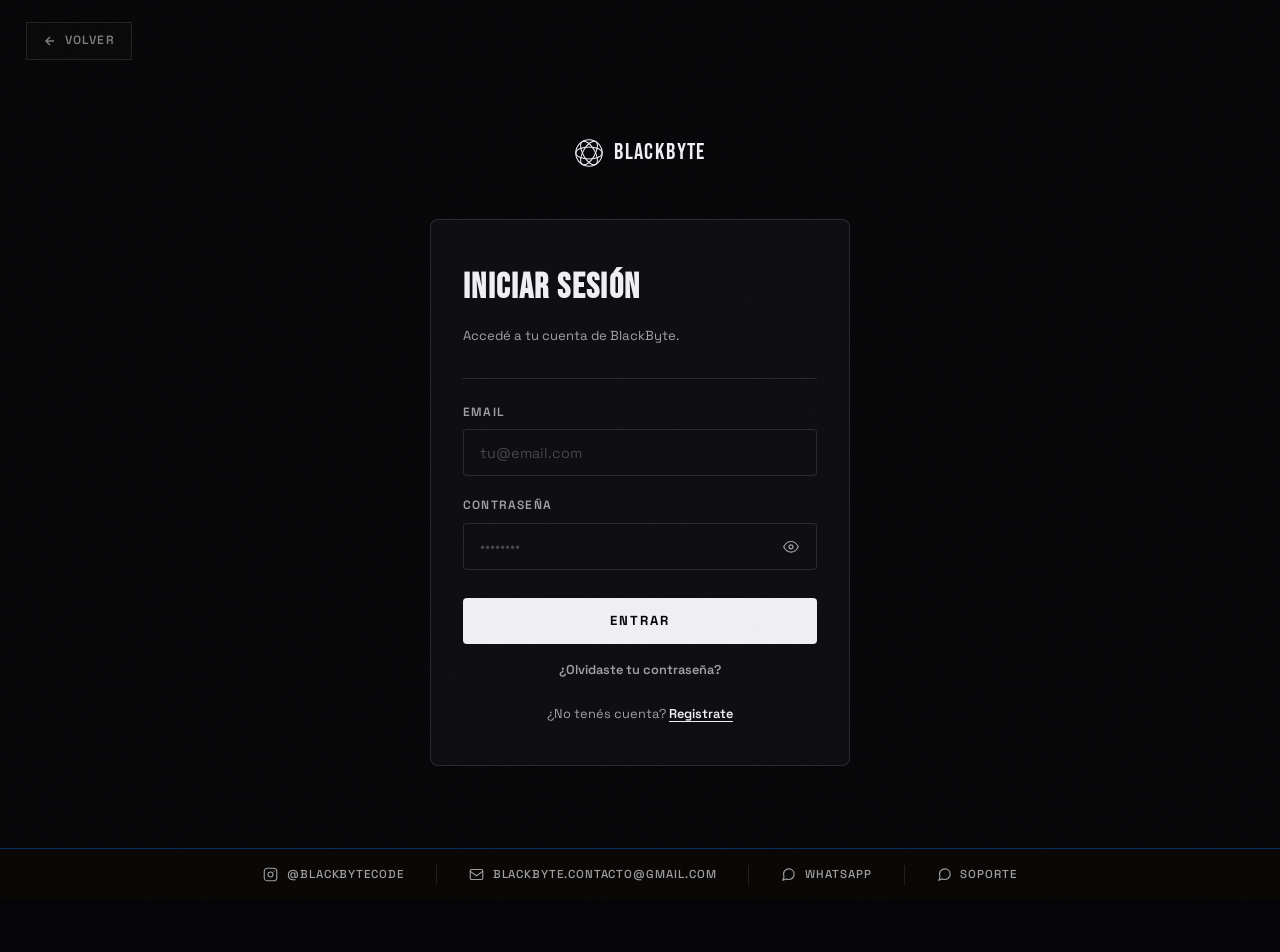
==== dashboard.html @ 30d65532 "BlackByte portfolio - clean init" ====
<!DOCTYPE html>
<html lang="es">
<head>
  <meta charset="UTF-8" />
  <meta name="viewport" content="width=device-width, initial-scale=1.0" />
  <title>Dashboard — BlackByte</title>
  <link rel="icon" type="image/svg+xml" href="favicon.svg" />
  <link rel="preconnect" href="https://fonts.googleapis.com" />
  <link rel="preconnect" href="https://fonts.gstatic.com" crossorigin />
  <link href="https://fonts.googleapis.com/css2?family=Bebas+Neue&family=Space+Grotesk:wght@300;400;500;600;700&display=swap" rel="stylesheet" />
  <link rel="stylesheet" href="css/style.css" />
  <style>
    .dashboard-page { visibility: hidden; }
    .dashboard-page.ready { visibility: visible; }

    #navbar {
      background: rgba(10,10,10,0.95);
      backdrop-filter: blur(18px);
      border-bottom: 1px solid var(--border);
    }

    /* ── Header ─────────────────────────────────────── */
    .dashboard-header {
      padding: calc(var(--nav-height) + 2.5rem) 5% 2rem;
      border-bottom: 1px solid var(--border);
    }
    .d-label {
      font-size: 0.68rem; font-weight: 700;
      letter-spacing: 0.22em; text-transform: uppercase;
      color: var(--dim); margin-bottom: 0.5rem;
    }
    .dashboard-header h1 {
      font-family: 'Bebas Neue', sans-serif;
      font-size: clamp(2.4rem, 5vw, 4.2rem);
      line-height: 1; letter-spacing: 0.02em;
    }
    .dashboard-header h1 span { color: var(--dim); }

    .role-badge {
      display: inline-flex; align-items: center; gap: 0.4rem;
      padding: 0.25rem 0.75rem; margin-top: 0.75rem;
      font-size: 0.62rem; font-weight: 700; letter-spacing: 0.14em;
      text-transform: uppercase; border-radius: 2px;
      border: 1px solid var(--border-mid); color: var(--dim);
    }
    .role-badge.admin { border-color: rgba(255,200,0,0.3); color: rgba(255,200,0,0.8); }
    .role-badge::before {
      content: ''; width: 5px; height: 5px;
      border-radius: 50%; background: currentColor;
    }

    /* ── Grid ────────────────────────────────────────── */
    .dashboard-grid {
      padding: 2.5rem 5%; display: grid;
      grid-template-columns: repeat(3, 1fr);
      gap: 1.25rem; max-width: 1200px;
    }

    /* ── Cards ───────────────────────────────────────── */
    .dash-card {
      background: var(--gray); border: 1px solid var(--border);
      border-radius: 6px; padding: 1.75rem 1.5rem;
      transition: border-color var(--transition);
    }
    .dash-card:hover { border-color: var(--border-mid); }
    .dash-card.full-width { grid-column: 1 / -1; }

    .dash-card-header {
      display: flex; align-items: center;
      justify-content: space-between;
      margin-bottom: 1.4rem; padding-bottom: 1rem;
      border-bottom: 1px solid var(--border);
    }
    .dash-card-title {
      font-size: 0.66rem; font-weight: 700;
      letter-spacing: 0.2em; text-transform: uppercase; color: var(--dim);
    }
    .dash-card-icon { width: 18px; height: 18px; color: rgba(240,240,240,0.22); }

    /* ── Data rows ───────────────────────────────────── */
    .dash-data-list { display: flex; flex-direction: column; }
    .dash-data-row {
      display: flex; justify-content: space-between;
      align-items: center; gap: 1rem;
      padding: 0.75rem 0; border-bottom: 1px solid var(--border);
    }
    .dash-data-row:last-child { border-bottom: none; }
    .dash-data-key {
      font-size: 0.72rem; font-weight: 600;
      letter-spacing: 0.08em; text-transform: uppercase;
      color: var(--dim); flex-shrink: 0;
    }
    .dash-data-val {
      font-size: 0.85rem; font-weight: 500;
      color: var(--white); text-align: right; word-break: break-all;
    }
    .member-badge {
      display: inline-flex; align-items: center; gap: 0.4rem;
      padding: 0.3rem 0.7rem; margin-top: 1rem;
      font-size: 0.65rem; font-weight: 600;
      letter-spacing: 0.12em; text-transform: uppercase;
      border: 1px solid var(--border-mid); border-radius: 2px; color: var(--dim);
    }
    .member-badge::before {
      content: ''; width: 5px; height: 5px;
      border-radius: 50%; background: rgba(6,214,160,0.7);
    }

    /* ── Settings buttons ────────────────────────────── */
    .settings-actions { display: flex; flex-direction: column; gap: 0.65rem; }

    .settings-btn {
      display: flex; align-items: center; gap: 0.65rem;
      padding: 0.85rem 1.1rem; width: 100%;
      font-size: 0.78rem; font-weight: 600; letter-spacing: 0.06em;
      font-family: 'Space Grotesk', sans-serif;
      color: var(--dim); background: var(--gray-mid);
      border: 1px solid var(--border); border-radius: var(--radius);
      cursor: pointer; transition: border-color 0.2s, color 0.2s, background 0.2s;
      text-align: left;
    }
    .settings-btn:hover { border-color: var(--border-mid); color: var(--white); background: var(--gray-light); }
    .settings-btn.danger:hover { border-color: rgba(220,50,50,0.4); color: rgba(220,80,80,1); }
    .settings-btn svg { width: 15px; height: 15px; flex-shrink: 0; }

    /* ── Courses placeholder ─────────────────────────── */
    .coming-soon-badge {
      display: inline-flex; align-items: center;
      padding: 0.28rem 0.7rem; font-size: 0.62rem; font-weight: 700;
      letter-spacing: 0.14em; text-transform: uppercase;
      border: 1px solid var(--border-mid); border-radius: 2px;
      color: var(--dim); width: fit-content; margin-bottom: 0.75rem;
    }
    .dash-placeholder-text { font-size: 0.82rem; color: var(--dim); line-height: 1.7; }

    /* ── Admin panel ─────────────────────────────────── */
    .admin-section { display: none; }
    .admin-section.visible { display: block; }

    .admin-tabs {
      display: flex; gap: 0; border-bottom: 1px solid var(--border);
      margin-bottom: 2rem;
    }
    .admin-tab {
      padding: 0.7rem 1.25rem; font-size: 0.72rem; font-weight: 600;
      letter-spacing: 0.1em; text-transform: uppercase;
      font-family: 'Space Grotesk', sans-serif;
      background: none; border: none; border-bottom: 2px solid transparent;
      color: var(--dim); cursor: pointer; transition: color 0.2s;
      margin-bottom: -1px;
    }
    .admin-tab.active { color: var(--white); border-bottom-color: var(--white); }
    .admin-tab-content { display: none; }
    .admin-tab-content.active { display: flex; flex-direction: column; gap: 1.5rem; }

    /* Section blocks */
    .admin-block {
      border: 1px solid var(--border); border-radius: 6px; overflow: hidden;
    }
    .admin-block-header {
      display: flex; align-items: center; justify-content: space-between;
      padding: 0.85rem 1.25rem; background: rgba(255,255,255,0.02);
      border-bottom: 1px solid var(--border);
    }
    .admin-block-label {
      font-size: 0.65rem; font-weight: 700; letter-spacing: 0.18em;
      text-transform: uppercase; color: var(--dim);
    }
    .admin-block-body { padding: 1.25rem; display: flex; flex-direction: column; gap: 1rem; }

    /* Form */
    .form-row { display: grid; grid-template-columns: 1fr 1fr; gap: 1rem; }
    .form-row-3 { display: grid; grid-template-columns: 1fr 1fr 1fr; gap: 1rem; }
    .form-group { display: flex; flex-direction: column; gap: 0.4rem; }
    .form-group label {
      font-size: 0.65rem; font-weight: 700; letter-spacing: 0.12em;
      text-transform: uppercase; color: var(--dim);
    }
    .form-group input,
    .form-group select,
    .form-group textarea {
      background: var(--gray-mid); border: 1px solid var(--border);
      border-radius: var(--radius); padding: 0.75rem 1rem;
      font-size: 0.88rem; font-family: 'Space Grotesk', sans-serif;
      color: var(--white); transition: border-color 0.2s; resize: vertical;
    }
    .form-group input:focus, .form-group select:focus, .form-group textarea:focus {
      outline: none; border-color: var(--border-mid);
    }
    .form-group select option { background: var(--gray); }
    .form-hint { font-size: 0.72rem; color: rgba(240,240,240,0.3); margin-top: 0.2rem; }

    /* Upload zone */
    .upload-zone {
      border: 1px dashed var(--border); border-radius: var(--radius);
      padding: 1.5rem; text-align: center; cursor: pointer;
      transition: border-color 0.2s; position: relative; overflow: hidden;
    }
    .upload-zone:hover, .upload-zone.dragover { border-color: var(--border-mid); }
    .upload-zone-text { font-size: 0.78rem; color: var(--dim); }
    .upload-zone-text strong { display: block; color: var(--white); margin-bottom: 0.25rem; font-size: 0.82rem; }
    .thumb-preview-img {
      width: 100%; height: 140px; object-fit: cover;
      border-radius: 4px; display: none; margin-top: 0.75rem;
    }
    .upload-progress {
      font-size: 0.72rem; color: var(--dim); margin-top: 0.5rem; display: none;
    }

    /* Video preview */
    .video-preview-wrap {
      position: relative; padding-top: 56.25%; border-radius: 4px;
      overflow: hidden; background: #000; margin-top: 0.75rem; display: none;
    }
    .video-preview-wrap iframe { position: absolute; inset: 0; width: 100%; height: 100%; }

    /* Tag/list inputs */
    .tag-input-row { display: flex; gap: 0.5rem; }
    .tag-input-row input { flex: 1; }
    .btn-add-tag {
      padding: 0.75rem 1rem; background: var(--gray-mid); border: 1px solid var(--border);
      border-radius: var(--radius); color: var(--white); cursor: pointer;
      font-size: 1rem; font-weight: 700; transition: border-color 0.2s;
      flex-shrink: 0;
    }
    .btn-add-tag:hover { border-color: var(--border-mid); }
    .tag-list { list-style: none; display: flex; flex-direction: column; gap: 0.4rem; margin-top: 0.5rem; }
    .tag-list li {
      display: flex; align-items: center; justify-content: space-between;
      padding: 0.5rem 0.75rem; background: var(--gray-mid);
      border: 1px solid var(--border); border-radius: 3px;
      font-size: 0.82rem; gap: 0.5rem;
    }
    .tag-remove {
      background: none; border: none; color: rgba(220,80,80,0.5);
      cursor: pointer; font-size: 1rem; line-height: 1; flex-shrink: 0;
      transition: color 0.2s;
    }
    .tag-remove:hover { color: rgba(220,80,80,1); }

    /* Modules */
    .modules-list { display: flex; flex-direction: column; gap: 0.75rem; }
    .module-card {
      border: 1px solid var(--border); border-radius: 5px; overflow: hidden;
    }
    .module-header {
      display: flex; align-items: center; gap: 0.75rem;
      padding: 0.85rem 1rem; background: rgba(255,255,255,0.03);
      cursor: pointer;
    }
    .module-header:hover { background: rgba(255,255,255,0.05); }
    .module-number {
      font-size: 0.62rem; font-weight: 700; color: var(--dim);
      letter-spacing: 0.1em; flex-shrink: 0;
    }
    .module-title-text { flex: 1; font-size: 0.88rem; font-weight: 600; }
    .module-chevron { color: var(--dim); transition: transform 0.2s; flex-shrink: 0; }
    .module-card.open .module-chevron { transform: rotate(180deg); }
    .module-body { display: none; padding: 1rem; border-top: 1px solid var(--border); }
    .module-card.open .module-body { display: block; }
    .lessons-list { display: flex; flex-direction: column; gap: 0.5rem; margin-bottom: 0.75rem; }
    .lesson-item {
      border: 1px solid var(--border); border-radius: 4px; overflow: hidden;
    }
    .lesson-header {
      display: flex; align-items: center; gap: 0.65rem; padding: 0.65rem 0.85rem;
      background: rgba(255,255,255,0.02);
    }
    .lesson-type-badge {
      font-size: 0.58rem; font-weight: 700; letter-spacing: 0.1em;
      text-transform: uppercase; padding: 0.15rem 0.45rem;
      border-radius: 2px; flex-shrink: 0;
    }
    .lesson-type-badge.video { background: rgba(255,200,0,0.12); color: rgba(255,200,0,0.8); }
    .lesson-type-badge.texto { background: rgba(100,150,255,0.12); color: rgba(100,150,255,0.8); }
    .lesson-type-badge.pdf { background: rgba(255,100,100,0.12); color: rgba(255,120,120,0.8); }
    .lesson-title-text { flex: 1; font-size: 0.82rem; }
    .lesson-body { display: none; padding: 0.85rem; border-top: 1px solid var(--border); }
    .lesson-item.open .lesson-body { display: block; }
    .lesson-form { display: flex; flex-direction: column; gap: 0.75rem; }
    .type-selector { display: flex; gap: 0.5rem; }
    .type-btn {
      flex: 1; padding: 0.5rem; font-size: 0.72rem; font-weight: 600;
      letter-spacing: 0.06em; text-transform: uppercase;
      background: var(--gray-mid); border: 1px solid var(--border);
      border-radius: 3px; color: var(--dim); cursor: pointer; transition: all 0.2s;
      font-family: 'Space Grotesk', sans-serif;
    }
    .type-btn.active { border-color: var(--white); color: var(--white); }
    .lesson-field { display: none; }
    .lesson-field.visible { display: block; }
    .lesson-actions, .module-actions {
      display: flex; gap: 0.5rem; align-items: center; justify-content: flex-end;
      margin-top: 0.75rem;
    }
    .btn-ghost {
      padding: 0.5rem 0.9rem; font-size: 0.72rem; font-weight: 600;
      letter-spacing: 0.08em; text-transform: uppercase;
      background: none; border: 1px solid var(--border);
      border-radius: var(--radius); color: var(--dim); cursor: pointer;
      transition: border-color 0.2s, color 0.2s; font-family: 'Space Grotesk', sans-serif;
    }
    .btn-ghost:hover { border-color: var(--border-mid); color: var(--white); }
    .btn-ghost.danger:hover { border-color: rgba(220,50,50,0.4); color: rgba(220,80,80,1); }
    .pdf-uploaded-name { font-size: 0.78rem; color: rgba(6,214,160,0.8); margin-top: 0.35rem; }

    /* Toggles */
    .toggles-row { display: flex; gap: 1.5rem; flex-wrap: wrap; }
    .toggle-label {
      display: flex; align-items: center; gap: 0.6rem;
      font-size: 0.82rem; color: var(--dim); cursor: pointer;
    }
    .toggle-label input[type="checkbox"] {
      width: 16px; height: 16px; accent-color: var(--white);
    }

    /* Form actions */
    .form-actions { display: flex; gap: 0.75rem; align-items: center; }

    /* Course list */
    .course-list-admin { display: flex; flex-direction: column; gap: 0.75rem; }
    .course-item-admin {
      display: flex; align-items: center; justify-content: space-between;
      padding: 1rem 1.25rem; background: var(--gray-mid);
      border: 1px solid var(--border); border-radius: var(--radius); gap: 1rem;
    }
    .course-item-thumb {
      width: 56px; height: 38px; border-radius: 3px; object-fit: cover;
      background: var(--gray); flex-shrink: 0; border: 1px solid var(--border);
    }
    .course-item-info { flex: 1; min-width: 0; }
    .course-item-title {
      font-size: 0.88rem; font-weight: 600; color: var(--white);
      white-space: nowrap; overflow: hidden; text-overflow: ellipsis;
    }
    .course-item-meta { font-size: 0.72rem; color: var(--dim); margin-top: 0.2rem; }
    .course-item-actions { display: flex; gap: 0.4rem; align-items: center; flex-shrink: 0; }
    .course-status {
      font-size: 0.58rem; font-weight: 700; letter-spacing: 0.1em;
      text-transform: uppercase; padding: 0.2rem 0.55rem;
      border-radius: 2px; white-space: nowrap;
    }
    .course-status.published { color: rgba(6,214,160,0.9); border: 1px solid rgba(6,214,160,0.3); }
    .course-status.draft { color: var(--dim); border: 1px solid var(--border); }
    .course-action-btn {
      background: none; border: 1px solid var(--border); color: var(--dim);
      cursor: pointer; padding: 0.35rem 0.6rem; border-radius: 3px;
      transition: all 0.2s; font-size: 0.7rem; font-weight: 600;
      letter-spacing: 0.06em; text-transform: uppercase;
      font-family: 'Space Grotesk', sans-serif;
    }
    .course-action-btn:hover { border-color: var(--border-mid); color: var(--white); }
    .course-action-btn.danger:hover { border-color: rgba(220,50,50,0.4); color: rgba(220,80,80,1); }
    .course-action-btn svg { width: 13px; height: 13px; display: block; }
    .empty-state {
      text-align: center; padding: 2.5rem 1rem;
      color: var(--dim); font-size: 0.82rem;
    }
    @media (max-width: 768px) {
      .form-row, .form-row-3 { grid-template-columns: 1fr; }
    }

    /* ── Logout bar ──────────────────────────────────── */
    .dashboard-footer-bar {
      padding: 1.5rem 5% 4rem;
      display: flex; align-items: center; gap: 1rem;
    }
    .logout-btn-large {
      display: inline-flex; align-items: center; gap: 0.55rem;
      padding: 0.75rem 1.75rem; font-size: 0.78rem; font-weight: 600;
      letter-spacing: 0.1em; text-transform: uppercase;
      color: var(--dim); border: 1px solid var(--border);
      border-radius: var(--radius); background: none;
      cursor: pointer; font-family: 'Space Grotesk', sans-serif;
      transition: border-color 0.2s, color 0.2s;
    }
    .logout-btn-large:hover { border-color: var(--border-mid); color: var(--white); }
    .logout-btn-large svg { width: 15px; height: 15px; }

    /* ── Modals ──────────────────────────────────────── */
    .bb-modal-overlay {
      position: fixed; inset: 0; background: rgba(0,0,0,0.85);
      backdrop-filter: blur(6px); z-index: 8000;
      display: flex; align-items: center; justify-content: center;
      padding: 1rem; opacity: 0; pointer-events: none;
      transition: opacity 0.25s ease;
    }
    .bb-modal-overlay.open { opacity: 1; pointer-events: all; }

    .bb-modal {
      background: var(--gray); border: 1px solid var(--border-mid);
      border-radius: 8px; padding: 2rem; width: 100%;
      max-width: 420px; position: relative;
      transform: translateY(16px); transition: transform 0.25s ease;
    }
    .bb-modal-overlay.open .bb-modal { transform: translateY(0); }

    .bb-modal h3 {
      font-family: 'Bebas Neue', sans-serif; font-size: 1.6rem;
      letter-spacing: 0.04em; margin-bottom: 0.4rem;
    }
    .bb-modal p {
      font-size: 0.82rem; color: var(--dim);
      margin-bottom: 1.5rem; line-height: 1.6;
    }
    .bb-modal-close {
      position: absolute; top: 1rem; right: 1rem;
      background: none; border: none; color: var(--dim);
      cursor: pointer; font-size: 1.1rem; line-height: 1;
      transition: color 0.2s;
    }
    .bb-modal-close:hover { color: var(--white); }

    .bb-modal .form-group { margin-bottom: 1rem; }
    .bb-modal .form-group:last-of-type { margin-bottom: 1.5rem; }

    .bb-modal-msg {
      font-size: 0.8rem; padding: 0.6rem 0.9rem;
      border-radius: var(--radius); margin-bottom: 1rem;
      display: none; border: 1px solid;
    }
    .bb-modal-msg.error { color: rgba(220,80,80,1); border-color: rgba(220,80,80,0.3); background: rgba(220,80,80,0.07); }
    .bb-modal-msg.success { color: rgba(6,214,160,0.9); border-color: rgba(6,214,160,0.3); background: rgba(6,214,160,0.07); }
    .bb-modal-msg.visible { display: block; }

    .password-field { position: relative; }
    .password-field input { padding-right: 2.5rem; width: 100%; }
    .toggle-pass {
      position: absolute; right: 0.75rem; top: 50%; transform: translateY(-50%);
      background: none; border: none; color: var(--dim);
      cursor: pointer; padding: 0;
    }
    .toggle-pass svg { width: 16px; height: 16px; display: block; }

    .confirm-input {
      font-size: 0.82rem; color: var(--dim);
      background: var(--gray-mid); border: 1px solid rgba(220,80,80,0.4);
      border-radius: var(--radius); padding: 0.75rem 1rem;
      font-family: 'Space Grotesk', sans-serif; width: 100%;
      margin-bottom: 0.75rem; transition: border-color 0.2s;
    }
    .confirm-input:focus { outline: none; border-color: rgba(220,80,80,0.7); }

    /* ── Responsive ──────────────────────────────────── */
    @media (max-width: 1024px) {
      .dashboard-grid { grid-template-columns: repeat(2, 1fr); }
    }
    @media (max-width: 768px) {
      .dashboard-grid { grid-template-columns: 1fr; padding: 1.5rem 5%; }
      .form-row { grid-template-columns: 1fr; }
    }
    @media (max-width: 480px) {
      .dashboard-header h1 { font-size: 2.2rem; }
    }
  </style>
</head>
<body>

  <script src="js/auth.js"></script>
  <script>requireAuth();</script>

  <div class="dashboard-page" id="dashboard-page">

    <!-- NAV -->
    <nav id="navbar" aria-label="Navegación principal">
      <div class="nav-container">
        <a href="index.html" class="nav-logo" aria-label="BlackByte inicio">
          <svg viewBox="0 0 100 100" fill="none" stroke="currentColor" stroke-width="3.5">
            <circle cx="50" cy="50" r="44"/>
            <ellipse cx="50" cy="50" rx="44" ry="20"/>
            <ellipse cx="50" cy="50" rx="44" ry="20" transform="rotate(60 50 50)"/>
            <ellipse cx="50" cy="50" rx="44" ry="20" transform="rotate(120 50 50)"/>
          </svg>
          BLACKBYTE
        </a>
        <ul class="nav-links" role="list">
          <li><a href="index.html#services">Servicios</a></li>
          <li><a href="index.html#courses">Cursos</a></li>
          <li><a href="index.html#contact">Contacto</a></li>
        </ul>
        <div class="nav-right" id="nav-right-dash"></div>
        <button class="hamburger" id="hamburger" aria-label="Abrir menú"><span></span><span></span><span></span></button>
      </div>
    </nav>

    <!-- HEADER -->
    <header class="dashboard-header">
      <p class="d-label">Dashboard</p>
      <h1>Hola, <span id="user-name-heading">…</span></h1>
      <div class="role-badge" id="role-badge">Miembro activo</div>
    </header>

    <!-- GRID -->
    <main class="dashboard-grid" role="main">

      <!-- Mis datos -->
      <section class="dash-card reveal">
        <div class="dash-card-header">
          <span class="dash-card-title">Mis datos</span>
          <svg class="dash-card-icon" viewBox="0 0 24 24" fill="none" stroke="currentColor" stroke-width="1.8">
            <path d="M20 21v-2a4 4 0 0 0-4-4H8a4 4 0 0 0-4 4v2"/><circle cx="12" cy="7" r="4"/>
          </svg>
        </div>
        <div class="dash-data-list">
          <div class="dash-data-row">
            <span class="dash-data-key">Nombre</span>
            <span class="dash-data-val" id="data-name">—</span>
          </div>
          <div class="dash-data-row">
            <span class="dash-data-key">Email</span>
            <span class="dash-data-val" id="data-email">—</span>
          </div>
          <div class="dash-data-row">
            <span class="dash-data-key">Rol</span>
            <span class="dash-data-val" id="data-role">—</span>
          </div>
          <div class="dash-data-row">
            <span class="dash-data-key">Estado</span>
            <span class="dash-data-val" style="color:#06d6a0;">Activo</span>
          </div>
        </div>
        <div class="member-badge">Miembro activo</div>
      </section>

      <!-- Mis cursos -->
      <section class="dash-card reveal">
        <div class="dash-card-header">
          <span class="dash-card-title">Mis cursos</span>
          <svg class="dash-card-icon" viewBox="0 0 24 24" fill="none" stroke="currentColor" stroke-width="1.8">
            <path d="M2 3h6a4 4 0 0 1 4 4v14a3 3 0 0 0-3-3H2z"/>
            <path d="M22 3h-6a4 4 0 0 0-4 4v14a3 3 0 0 1 3-3h7z"/>
          </svg>
        </div>
        <span class="coming-soon-badge">Próximamente</span>
        <p class="dash-placeholder-text">Los cursos estarán disponibles próximamente. Vas a poder acceder a todo el contenido desde acá.</p>
      </section>

      <!-- Ajustes de cuenta -->
      <section class="dash-card reveal">
        <div class="dash-card-header">
          <span class="dash-card-title">Ajustes de cuenta</span>
          <svg class="dash-card-icon" viewBox="0 0 24 24" fill="none" stroke="currentColor" stroke-width="1.8">
            <circle cx="12" cy="12" r="3"/>
            <path d="M19.4 15a1.65 1.65 0 0 0 .33 1.82l.06.06a2 2 0 0 1-2.83 2.83l-.06-.06a1.65 1.65 0 0 0-1.82-.33 1.65 1.65 0 0 0-1 1.51V21a2 2 0 0 1-4 0v-.09A1.65 1.65 0 0 0 9 19.4a1.65 1.65 0 0 0-1.82.33l-.06.06a2 2 0 0 1-2.83-2.83l.06-.06A1.65 1.65 0 0 0 4.68 15a1.65 1.65 0 0 0-1.51-1H3a2 2 0 0 1 0-4h.09A1.65 1.65 0 0 0 4.6 9a1.65 1.65 0 0 0-.33-1.82l-.06-.06a2 2 0 0 1 2.83-2.83l.06.06A1.65 1.65 0 0 0 9 4.68a1.65 1.65 0 0 0 1-1.51V3a2 2 0 0 1 4 0v.09a1.65 1.65 0 0 0 1 1.51 1.65 1.65 0 0 0 1.82-.33l.06-.06a2 2 0 0 1 2.83 2.83l-.06.06A1.65 1.65 0 0 0 19.4 9a1.65 1.65 0 0 0 1.51 1H21a2 2 0 0 1 0 4h-.09a1.65 1.65 0 0 0-1.51 1z"/>
          </svg>
        </div>
        <div class="settings-actions">
          <button class="settings-btn" id="btn-change-pass">
            <svg viewBox="0 0 24 24" fill="none" stroke="currentColor" stroke-width="1.8"><rect x="3" y="11" width="18" height="11" rx="2"/><path d="M7 11V7a5 5 0 0 1 10 0v4"/></svg>
            Cambiar contraseña
          </button>
          <button class="settings-btn danger" id="btn-delete-account">
            <svg viewBox="0 0 24 24" fill="none" stroke="currentColor" stroke-width="1.8"><polyline points="3 6 5 6 21 6"/><path d="M19 6l-1 14a2 2 0 0 1-2 2H8a2 2 0 0 1-2-2L5 6"/><path d="M10 11v6M14 11v6"/><path d="M9 6V4a1 1 0 0 1 1-1h4a1 1 0 0 1 1 1v2"/></svg>
            Eliminar cuenta
          </button>
        </div>
      </section>

      <!-- ADMIN PANEL -->
      <section class="dash-card full-width admin-section" id="admin-panel">
        <div class="dash-card-header">
          <span class="dash-card-title">Panel de Administración</span>
          <svg class="dash-card-icon" viewBox="0 0 24 24" fill="none" stroke="rgba(255,200,0,0.5)" stroke-width="1.8">
            <polygon points="12 2 15.09 8.26 22 9.27 17 14.14 18.18 21.02 12 17.77 5.82 21.02 7 14.14 2 9.27 8.91 8.26 12 2"/>
          </svg>
        </div>

        <div class="admin-tabs">
          <button class="admin-tab active" data-tab="create">Editor de cursos</button>
          <button class="admin-tab" data-tab="list">Mis cursos</button>
        </div>

        <!-- ══ TAB: EDITOR DE CURSO ══ -->
        <div class="admin-tab-content active" id="tab-create">

          <!-- 01 Info básica -->
          <div class="admin-block">
            <div class="admin-block-header">
              <span class="admin-block-label">01 — Información básica</span>
            </div>
            <div class="admin-block-body">
              <div class="form-row">
                <div class="form-group">
                  <label>Título del curso</label>
                  <input type="text" id="c-title" placeholder="Ej: Desarrollo Web desde cero" />
                </div>
                <div class="form-group">
                  <label>Nivel</label>
                  <select id="c-level">
                    <option>Principiante</option>
                    <option>Intermedio</option>
                    <option>Avanzado</option>
                  </select>
                </div>
              </div>
              <div class="form-row-3">
                <div class="form-group">
                  <label>Categoría</label>
                  <input type="text" id="c-category" placeholder="Ej: Programación" />
                </div>
                <div class="form-group">
                  <label>Duración total</label>
                  <input type="text" id="c-duration" placeholder="Ej: 12 horas" />
                </div>
                <div class="form-group">
                  <label>Precio (USD)</label>
                  <input type="number" id="c-price" placeholder="0" min="0" step="0.01" />
                </div>
              </div>
              <div class="form-group">
                <label>Resumen corto <span class="form-hint">(para cards — máx 300 caracteres)</span></label>
                <textarea id="c-short-desc" rows="2" placeholder="Una línea que describa el curso..."></textarea>
              </div>
              <div class="form-group">
                <label>Descripción completa</label>
                <textarea id="c-desc" rows="5" placeholder="Describí en detalle qué cubre el curso, para quién es, qué van a lograr..."></textarea>
              </div>
            </div>
          </div>

          <!-- 02 Media -->
          <div class="admin-block">
            <div class="admin-block-header">
              <span class="admin-block-label">02 — Media</span>
            </div>
            <div class="admin-block-body">
              <div class="form-row">
                <div class="form-group">
                  <label>Imagen de portada</label>
                  <div class="upload-zone" id="thumb-zone">
                    <div class="upload-zone-text">
                      <strong>Subir imagen</strong>
                      JPG, PNG, WEBP — máx 5MB
                    </div>
                    <img id="thumb-preview" class="thumb-preview-img" alt="preview" />
                    <p class="upload-progress" id="thumb-progress">Subiendo...</p>
                  </div>
                  <input type="file" id="thumb-file" accept="image/*" style="display:none;" />
                  <div style="margin: 0.5rem 0; font-size:0.72rem; color:var(--dim); text-align:center;">o pegá una URL</div>
                  <input type="url" id="c-thumbnail-url" placeholder="https://..." />
                </div>
                <div class="form-group">
                  <label>Video de presentación <span class="form-hint">(YouTube)</span></label>
                  <input type="url" id="c-preview-video" placeholder="https://youtube.com/watch?v=..." />
                  <div class="video-preview-wrap" id="video-preview-wrap">
                    <iframe id="video-preview-frame" frameborder="0" allow="accelerometer; autoplay; clipboard-write; encrypted-media; gyroscope; picture-in-picture" allowfullscreen></iframe>
                  </div>
                  <p class="form-hint" style="margin-top:0.5rem;">El video de presentación es el preview gratuito del curso.</p>
                </div>
              </div>
            </div>
          </div>

          <!-- 03 Objetivos y Requisitos -->
          <div class="admin-block">
            <div class="admin-block-header">
              <span class="admin-block-label">03 — Objetivos y requisitos</span>
            </div>
            <div class="admin-block-body">
              <div class="form-row">
                <div class="form-group">
                  <label>¿Qué van a aprender?</label>
                  <div class="tag-input-row">
                    <input type="text" id="objective-input" placeholder="Agregar objetivo..." />
                    <button type="button" class="btn-add-tag" id="btn-add-obj">+</button>
                  </div>
                  <ul class="tag-list" id="objectives-list"></ul>
                </div>
                <div class="form-group">
                  <label>Requisitos previos</label>
                  <div class="tag-input-row">
                    <input type="text" id="requirement-input" placeholder="Agregar requisito..." />
                    <button type="button" class="btn-add-tag" id="btn-add-req">+</button>
                  </div>
                  <ul class="tag-list" id="requirements-list"></ul>
                </div>
              </div>
            </div>
          </div>

          <!-- 04 Módulos y lecciones -->
          <div class="admin-block">
            <div class="admin-block-header">
              <span class="admin-block-label">04 — Contenido del curso</span>
              <button type="button" class="btn-ghost" id="btn-add-module">+ Nuevo módulo</button>
            </div>
            <div class="admin-block-body" style="gap:0.5rem;">
              <div class="modules-list" id="modules-list"></div>
              <p class="form-hint" id="modules-empty-hint">No hay módulos todavía. Hacé click en "Nuevo módulo" para empezar.</p>
            </div>
          </div>

          <!-- 05 Configuración -->
          <div class="admin-block">
            <div class="admin-block-header">
              <span class="admin-block-label">05 — Configuración</span>
            </div>
            <div class="admin-block-body">
              <div class="toggles-row">
                <label class="toggle-label">
                  <input type="checkbox" id="c-published" />
                  <span>Publicar curso</span>
                </label>
                <label class="toggle-label">
                  <input type="checkbox" id="c-featured" />
                  <span>Destacado</span>
                </label>
              </div>
            </div>
          </div>

          <div id="course-form-msg" class="bb-modal-msg"></div>
          <div class="form-actions">
            <button class="btn" id="btn-save-course">Guardar curso</button>
            <button class="btn-ghost" id="btn-cancel-edit" style="display:none;">Cancelar edición</button>
          </div>

        </div>

        <!-- ══ TAB: MIS CURSOS ══ -->
        <div class="admin-tab-content" id="tab-list">
          <div class="course-list-admin" id="admin-course-list">
            <div class="empty-state">Cargando cursos...</div>
          </div>
        </div>

      </section>

    </main>

    <!-- LOGOUT -->
    <div class="dashboard-footer-bar">
      <button class="logout-btn-large" id="logout-btn">
        <svg viewBox="0 0 24 24" fill="none" stroke="currentColor" stroke-width="1.8">
          <path d="M9 21H5a2 2 0 0 1-2-2V5a2 2 0 0 1 2-2h4"/>
          <polyline points="16 17 21 12 16 7"/>
          <line x1="21" y1="12" x2="9" y2="12"/>
        </svg>
        Cerrar sesión
      </button>
    </div>

    <footer>
      <a href="index.html" class="footer-logo">
        <svg viewBox="0 0 100 100" fill="none" stroke="currentColor" stroke-width="3.5">
          <circle cx="50" cy="50" r="44"/>
          <ellipse cx="50" cy="50" rx="44" ry="20"/>
          <ellipse cx="50" cy="50" rx="44" ry="20" transform="rotate(60 50 50)"/>
          <ellipse cx="50" cy="50" rx="44" ry="20" transform="rotate(120 50 50)"/>
        </svg>
        BLACKBYTE
      </a>
      <p class="footer-copy">© 2025 BlackByte. Todos los derechos reservados.</p>
    </footer>

  </div>

  <!-- ═══════════ MODAL: Cambiar contraseña ═══════════ -->
  <div class="bb-modal-overlay" id="modal-pass" role="dialog" aria-modal="true">
    <div class="bb-modal">
      <button class="bb-modal-close" data-close="modal-pass">✕</button>
      <h3>Cambiar contraseña</h3>
      <p>Ingresá tu contraseña actual y luego la nueva.</p>
      <div id="modal-pass-msg" class="bb-modal-msg"></div>
      <div class="form-group">
        <label>Contraseña actual</label>
        <div class="password-field">
          <input type="password" id="pass-current" placeholder="••••••••" />
          <button type="button" class="toggle-pass" data-target="pass-current">
            <svg viewBox="0 0 24 24" fill="none" stroke="currentColor" stroke-width="1.8"><path d="M1 12s4-8 11-8 11 8 11 8-4 8-11 8-11-8-11-8z"/><circle cx="12" cy="12" r="3"/></svg>
          </button>
        </div>
      </div>
      <div class="form-group">
        <label>Nueva contraseña</label>
        <div class="password-field">
          <input type="password" id="pass-new" placeholder="Mínimo 6 caracteres" />
          <button type="button" class="toggle-pass" data-target="pass-new">
            <svg viewBox="0 0 24 24" fill="none" stroke="currentColor" stroke-width="1.8"><path d="M1 12s4-8 11-8 11 8 11 8-4 8-11 8-11-8-11-8z"/><circle cx="12" cy="12" r="3"/></svg>
          </button>
        </div>
      </div>
      <div class="form-group">
        <label>Confirmar nueva contraseña</label>
        <div class="password-field">
          <input type="password" id="pass-confirm" placeholder="Repetí la nueva contraseña" />
        </div>
      </div>
      <button class="btn" id="btn-save-pass" style="width:100%;">Guardar cambios</button>
    </div>
  </div>

  <!-- ═══════════ MODAL: Eliminar cuenta ═══════════ -->
  <div class="bb-modal-overlay" id="modal-delete" role="dialog" aria-modal="true">
    <div class="bb-modal">
      <button class="bb-modal-close" data-close="modal-delete">✕</button>
      <h3>Eliminar cuenta</h3>
      <p>Esta acción es <strong style="color:rgba(220,80,80,0.9)">irreversible</strong>. Se borrarán todos tus datos permanentemente.</p>
      <div id="modal-delete-msg" class="bb-modal-msg"></div>
      <div class="form-group">
        <label>Escribí <strong>ELIMINAR</strong> para confirmar</label>
        <input type="text" id="delete-confirm-text" class="confirm-input" placeholder="ELIMINAR" />
      </div>
      <div class="form-group">
        <label>Contraseña</label>
        <div class="password-field">
          <input type="password" id="delete-pass" placeholder="••••••••" />
          <button type="button" class="toggle-pass" data-target="delete-pass">
            <svg viewBox="0 0 24 24" fill="none" stroke="currentColor" stroke-width="1.8"><path d="M1 12s4-8 11-8 11 8 11 8-4 8-11 8-11-8-11-8z"/><circle cx="12" cy="12" r="3"/></svg>
          </button>
        </div>
      </div>
      <button class="btn danger-btn" id="btn-confirm-delete" style="width:100%;background:rgba(220,50,50,0.15);border-color:rgba(220,50,50,0.4);color:rgba(220,80,80,1);">
        Eliminar cuenta permanentemente
      </button>
    </div>
  </div>

  <!-- ═══════════ CONTACT BAR ═══════════ -->
  <nav class="contact-bar" aria-label="Contacto rápido">
    <a href="https://www.instagram.com/blackbytecode/" target="_blank" rel="noopener noreferrer" class="contact-bar-item">
      <svg viewBox="0 0 24 24" fill="none" stroke="currentColor" stroke-width="1.8"><rect x="2" y="2" width="20" height="20" rx="5"/><circle cx="12" cy="12" r="4"/><circle cx="17.5" cy="6.5" r="1" fill="currentColor" stroke="none"/></svg>
      <span>@blackbytecode</span>
    </a>
    <div class="contact-bar-divider"></div>
    <a href="mailto:blackbyte.contacto@gmail.com" class="contact-bar-item">
      <svg viewBox="0 0 24 24" fill="none" stroke="currentColor" stroke-width="1.8"><rect x="2" y="4" width="20" height="16" rx="2"/><path d="M22 7l-10 7L2 7"/></svg>
      <span>blackbyte.contacto@gmail.com</span>
    </a>
    <div class="contact-bar-divider"></div>
    <a href="https://wa.me/5491135962017?text=Hola%20BlackByte%2C%20vi%20su%20p%C3%A1gina%20y%20me%20gustar%C3%ADa%20consultar%20sobre%20sus%20servicios." target="_blank" rel="noopener noreferrer" class="contact-bar-item">
      <svg viewBox="0 0 24 24" fill="none" stroke="currentColor" stroke-width="1.8"><path d="M21 11.5a8.38 8.38 0 0 1-.9 3.8 8.5 8.5 0 0 1-7.6 4.7 8.38 8.38 0 0 1-3.8-.9L3 21l1.9-5.7a8.38 8.38 0 0 1-.9-3.8 8.5 8.5 0 0 1 4.7-7.6 8.38 8.38 0 0 1 3.8-.9h.5a8.48 8.48 0 0 1 8 8v.5z"/></svg>
      <span>WhatsApp</span>
    </a>
    <div class="contact-bar-divider"></div>
    <a href="https://wa.me/5491165313048?text=Hola%20BlackByte%2C%20necesito%20soporte." target="_blank" rel="noopener noreferrer" class="contact-bar-item">
      <svg viewBox="0 0 24 24" fill="none" stroke="currentColor" stroke-width="1.8"><path d="M21 11.5a8.38 8.38 0 0 1-.9 3.8 8.5 8.5 0 0 1-7.6 4.7 8.38 8.38 0 0 1-3.8-.9L3 21l1.9-5.7a8.38 8.38 0 0 1-.9-3.8 8.5 8.5 0 0 1 4.7-7.6 8.38 8.38 0 0 1 3.8-.9h.5a8.48 8.48 0 0 1 8 8v.5z"/></svg>
      <span>Soporte</span>
    </a>
  </nav>

  <script src="js/main.js"></script>
  <script>
  (function () {
    const session = getSession();
    if (!session) return;

    function esc(s) {
      return String(s||'').replace(/&/g,'&amp;').replace(/</g,'&lt;').replace(/>/g,'&gt;').replace(/"/g,'&quot;');
    }

    /* ── Populate data ──────────────────────────────── */
    document.getElementById('user-name-heading').textContent = session.name;
    document.getElementById('data-name').textContent  = session.name;
    document.getElementById('data-email').textContent = session.email;
    document.getElementById('data-role').textContent  = session.role === 'admin' ? 'Administrador' : 'Usuario';

    const roleBadge = document.getElementById('role-badge');
    if (session.role === 'admin') {
      roleBadge.textContent = 'Administrador';
      roleBadge.classList.add('admin');
      document.getElementById('admin-panel').classList.add('visible');
      loadAdminCourses();
    }

    /* Nav right */
    const navRight = document.getElementById('nav-right-dash');
    navRight.innerHTML = `<span class="nav-user-name">${esc(session.name)}</span><button class="nav-logout" id="nav-logout-btn">Salir</button>`;
    document.getElementById('nav-logout-btn').addEventListener('click', logout);
    document.getElementById('logout-btn').addEventListener('click', logout);

    document.getElementById('dashboard-page').classList.add('ready');

    /* ── Modal helpers ──────────────────────────────── */
    function openModal(id) { document.getElementById(id).classList.add('open'); }
    function closeModal(id) {
      document.getElementById(id).classList.remove('open');
      document.getElementById(id).querySelectorAll('input').forEach(i => i.value = '');
      const msg = document.getElementById(id).querySelector('.bb-modal-msg');
      if (msg) { msg.className = 'bb-modal-msg'; msg.textContent = ''; }
    }
    function showMsg(id, text, type) {
      const el = document.getElementById(id);
      el.textContent = text;
      el.className = `bb-modal-msg ${type} visible`;
    }
    function setLoading(btn, loading) {
      btn.disabled = loading;
      btn.textContent = loading ? 'Procesando...' : btn.dataset.label;
    }

    document.querySelectorAll('.bb-modal-close').forEach(btn => {
      btn.addEventListener('click', () => closeModal(btn.dataset.close));
    });
    document.querySelectorAll('.bb-modal-overlay').forEach(overlay => {
      overlay.addEventListener('click', e => { if (e.target === overlay) closeModal(overlay.id); });
    });
    document.addEventListener('keydown', e => {
      if (e.key === 'Escape') document.querySelectorAll('.bb-modal-overlay.open').forEach(m => closeModal(m.id));
    });

    /* Toggle password visibility */
    document.querySelectorAll('.toggle-pass').forEach(btn => {
      btn.addEventListener('click', () => {
        const input = document.getElementById(btn.dataset.target);
        input.type = input.type === 'password' ? 'text' : 'password';
      });
    });

    /* ── Open modals ────────────────────────────────── */
    document.getElementById('btn-change-pass').dataset.label = 'Guardar cambios';
    document.getElementById('btn-save-pass').dataset.label   = 'Guardar cambios';
    document.getElementById('btn-confirm-delete').dataset.label = 'Eliminar cuenta permanentemente';

    document.getElementById('btn-change-pass').addEventListener('click', () => openModal('modal-pass'));
document.getElementById('btn-delete-account').addEventListener('click', () => openModal('modal-delete'));

    /* ── Cambiar contraseña ─────────────────────────── */
    document.getElementById('btn-save-pass').addEventListener('click', async () => {
      const btn      = document.getElementById('btn-save-pass');
      const current  = document.getElementById('pass-current').value.trim();
      const newPass  = document.getElementById('pass-new').value.trim();
      const confirm  = document.getElementById('pass-confirm').value.trim();

      if (!current || !newPass || !confirm) return showMsg('modal-pass-msg','Completá todos los campos.','error');
      if (newPass.length < 6) return showMsg('modal-pass-msg','La nueva contraseña debe tener al menos 6 caracteres.','error');
      if (newPass !== confirm) return showMsg('modal-pass-msg','Las contraseñas no coinciden.','error');

      setLoading(btn, true);
      const res = await changePassword(current, newPass);
      setLoading(btn, false);

      if (res.ok) {
        showMsg('modal-pass-msg', '✓ Contraseña actualizada correctamente.', 'success');
        setTimeout(() => closeModal('modal-pass'), 1800);
      } else {
        showMsg('modal-pass-msg', res.error, 'error');
      }
    });

    /* ── Eliminar cuenta ────────────────────────────── */
    document.getElementById('btn-confirm-delete').addEventListener('click', async () => {
      const btn      = document.getElementById('btn-confirm-delete');
      const confirm  = document.getElementById('delete-confirm-text').value.trim();
      const pass     = document.getElementById('delete-pass').value.trim();

      if (confirm !== 'ELIMINAR') return showMsg('modal-delete-msg','Escribí exactamente ELIMINAR para confirmar.','error');
      if (!pass) return showMsg('modal-delete-msg','Ingresá tu contraseña.','error');

      setLoading(btn, true);
      const res = await deleteAccount(pass);
      setLoading(btn, false);

      if (res.ok) {
        showMsg('modal-delete-msg', 'Cuenta eliminada. Redirigiendo...', 'success');
        setTimeout(() => { logout(); }, 1500);
      } else {
        showMsg('modal-delete-msg', res.error, 'error');
      }
    });

    /* ══════════════════════════════════════════════════
       ADMIN PANEL
    ══════════════════════════════════════════════════ */
    if (session.role !== 'admin') return;

    const API = 'http://localhost:5000/api';
    const token = localStorage.getItem('bb_token');
    const authH = { 'Authorization': 'Bearer ' + token, 'Content-Type': 'application/json' };

    /* ── Tabs ─────────────────────────────────────── */
    document.querySelectorAll('.admin-tab').forEach(tab => {
      tab.addEventListener('click', () => {
        document.querySelectorAll('.admin-tab').forEach(t => t.classList.remove('active'));
        document.querySelectorAll('.admin-tab-content').forEach(c => c.classList.remove('active'));
        tab.classList.add('active');
        document.getElementById('tab-' + tab.dataset.tab).classList.add('active');
        if (tab.dataset.tab === 'list') loadAdminCourses();
      });
    });

    /* ── Estado del editor ────────────────────────── */
    let editingCourseId = null;
    let modules = [];        // [{title, description, lessons:[{title,type,content,videoUrl,fileUrl,fileName,free}]}]
    let objectives = [];
    let requirements = [];

    /* ── Helpers ──────────────────────────────────── */
    function showFormMsg(text, type) {
      const el = document.getElementById('course-form-msg');
      el.textContent = text;
      el.className = `bb-modal-msg ${type} visible`;
      if (type === 'success') setTimeout(() => { el.className = 'bb-modal-msg'; }, 3500);
    }

    function getYoutubeEmbedUrl(url) {
      const m = url.match(/(?:youtube\.com\/watch\?v=|youtu\.be\/)([^&\s]+)/);
      return m ? `https://www.youtube.com/embed/${m[1]}` : null;
    }

    /* ── Thumbnail upload ─────────────────────────── */
    const thumbZone  = document.getElementById('thumb-zone');
    const thumbFile  = document.getElementById('thumb-file');
    const thumbPrev  = document.getElementById('thumb-preview');
    const thumbProg  = document.getElementById('thumb-progress');
    const thumbUrlIn = document.getElementById('c-thumbnail-url');

    thumbZone.addEventListener('click', () => thumbFile.click());
    thumbZone.addEventListener('dragover', e => { e.preventDefault(); thumbZone.classList.add('dragover'); });
    thumbZone.addEventListener('dragleave', () => thumbZone.classList.remove('dragover'));
    thumbZone.addEventListener('drop', e => {
      e.preventDefault(); thumbZone.classList.remove('dragover');
      if (e.dataTransfer.files[0]) handleThumbUpload(e.dataTransfer.files[0]);
    });
    thumbFile.addEventListener('change', () => { if (thumbFile.files[0]) handleThumbUpload(thumbFile.files[0]); });

    async function handleThumbUpload(file) {
      thumbProg.style.display = 'block';
      thumbProg.textContent = 'Subiendo...';
      const fd = new FormData(); fd.append('file', file);
      try {
        const res = await fetch(`${API}/upload/image`, { method: 'POST', headers: { 'Authorization': 'Bearer ' + token }, body: fd });
        const data = await res.json();
        if (data.ok) {
          thumbUrlIn.value = data.url;
          thumbPrev.src = data.url;
          thumbPrev.style.display = 'block';
          thumbProg.textContent = '✓ Imagen subida';
        } else { thumbProg.textContent = 'Error: ' + data.error; }
      } catch { thumbProg.textContent = 'Error al subir.'; }
    }

    thumbUrlIn.addEventListener('input', () => {
      const v = thumbUrlIn.value.trim();
      if (v) { thumbPrev.src = v; thumbPrev.style.display = 'block'; }
      else   { thumbPrev.style.display = 'none'; }
    });

    /* ── Video preview ────────────────────────────── */
    document.getElementById('c-preview-video').addEventListener('input', function() {
      const embed = getYoutubeEmbedUrl(this.value.trim());
      const wrap  = document.getElementById('video-preview-wrap');
      const frame = document.getElementById('video-preview-frame');
      if (embed) { frame.src = embed; wrap.style.display = 'block'; }
      else        { wrap.style.display = 'none'; frame.src = ''; }
    });

    /* ── Tag lists (objetivos / requisitos) ───────── */
    function renderTagList(listId, arr) {
      const ul = document.getElementById(listId);
      ul.innerHTML = arr.map((item, i) => `
        <li>
          <span>${esc(item)}</span>
          <button class="tag-remove" data-i="${i}" data-list="${listId}">✕</button>
        </li>`).join('');
      ul.querySelectorAll('.tag-remove').forEach(btn => {
        btn.addEventListener('click', () => {
          if (btn.dataset.list === 'objectives-list') objectives.splice(+btn.dataset.i, 1);
          else requirements.splice(+btn.dataset.i, 1);
          renderTagList(btn.dataset.list, btn.dataset.list === 'objectives-list' ? objectives : requirements);
        });
      });
    }

    function setupTagInput(inputId, btnId, arr, listId) {
      const input = document.getElementById(inputId);
      const add = () => {
        const v = input.value.trim();
        if (!v) return;
        arr.push(v); input.value = '';
        renderTagList(listId, arr);
      };
      document.getElementById(btnId).addEventListener('click', add);
      input.addEventListener('keydown', e => { if (e.key === 'Enter') { e.preventDefault(); add(); } });
    }
    setupTagInput('objective-input',   'btn-add-obj', objectives,   'objectives-list');
    setupTagInput('requirement-input', 'btn-add-req', requirements, 'requirements-list');

    /* ── Módulos y lecciones ──────────────────────── */
    function renderModules() {
      const list  = document.getElementById('modules-list');
      const hint  = document.getElementById('modules-empty-hint');
      hint.style.display = modules.length ? 'none' : 'block';
      list.innerHTML = '';
      modules.forEach((mod, mi) => {
        const card = document.createElement('div');
        card.className = 'module-card open';
        card.innerHTML = `
          <div class="module-header">
            <span class="module-number">MÓDULO ${String(mi+1).padStart(2,'0')}</span>
            <span class="module-title-text">${esc(mod.title || 'Sin título')}</span>
            <svg class="module-chevron" viewBox="0 0 24 24" fill="none" stroke="currentColor" stroke-width="2" width="14" height="14"><polyline points="6 9 12 15 18 9"/></svg>
          </div>
          <div class="module-body">
            <div class="form-group" style="margin-bottom:0.75rem;">
              <label>Título del módulo</label>
              <input type="text" value="${esc(mod.title)}" data-mi="${mi}" data-field="title" class="module-field" placeholder="Ej: Introducción" />
            </div>
            <div class="form-group" style="margin-bottom:1rem;">
              <label>Descripción del módulo (opcional)</label>
              <textarea rows="2" data-mi="${mi}" data-field="description" class="module-field" placeholder="Breve descripción...">${esc(mod.description)}</textarea>
            </div>
            <div class="lessons-list" id="lessons-${mi}"></div>
            <div class="module-actions">
              <button type="button" class="btn-ghost btn-add-lesson" data-mi="${mi}">+ Agregar lección</button>
              <button type="button" class="btn-ghost danger btn-del-module" data-mi="${mi}">Eliminar módulo</button>
            </div>
          </div>`;
        card.querySelector('.module-header').addEventListener('click', e => {
          if (e.target.closest('input, textarea, button')) return;
          card.classList.toggle('open');
        });
        card.querySelectorAll('.module-field').forEach(el => {
          el.addEventListener('input', () => { modules[+el.dataset.mi][el.dataset.field] = el.value; });
        });
        card.querySelector('.btn-add-lesson').addEventListener('click', () => {
          modules[mi].lessons.push({ title: '', type: 'video', content: '', videoUrl: '', fileUrl: '', fileName: '', free: false });
          renderModules();
        });
        card.querySelector('.btn-del-module').addEventListener('click', () => {
          if (!confirm('¿Eliminar este módulo y todas sus lecciones?')) return;
          modules.splice(mi, 1); renderModules();
        });
        list.appendChild(card);
        renderLessons(mi);
      });
    }

    function renderLessons(mi) {
      const container = document.getElementById(`lessons-${mi}`);
      if (!container) return;
      container.innerHTML = '';
      modules[mi].lessons.forEach((les, li) => {
        const item = document.createElement('div');
        item.className = 'lesson-item open';
        item.innerHTML = `
          <div class="lesson-header">
            <span class="lesson-type-badge ${les.type}">${les.type.toUpperCase()}</span>
            <span class="lesson-title-text">${esc(les.title || 'Nueva lección')}</span>
          </div>
          <div class="lesson-body">
            <div class="lesson-form">
              <div class="form-row">
                <div class="form-group">
                  <label>Título de la lección</label>
                  <input type="text" value="${esc(les.title)}" class="les-field" data-field="title" placeholder="Ej: Introducción al tema" />
                </div>
                <div class="form-group">
                  <label>Tipo</label>
                  <div class="type-selector">
                    <button type="button" class="type-btn ${les.type==='video'?'active':''}" data-type="video">Video</button>
                    <button type="button" class="type-btn ${les.type==='texto'?'active':''}" data-type="texto">Texto</button>
                    <button type="button" class="type-btn ${les.type==='pdf'?'active':''}" data-type="pdf">PDF</button>
                  </div>
                </div>
              </div>
              <div class="lesson-field ${les.type==='video'?'visible':''}" data-show="video">
                <div class="form-group">
                  <label>URL de YouTube</label>
                  <input type="url" value="${esc(les.videoUrl)}" class="les-field" data-field="videoUrl" placeholder="https://youtube.com/watch?v=..." />
                </div>
              </div>
              <div class="lesson-field ${les.type==='texto'?'visible':''}" data-show="texto">
                <div class="form-group">
                  <label>Contenido de la lección</label>
                  <textarea rows="6" class="les-field" data-field="content" placeholder="Escribí el contenido completo acá...">${esc(les.content)}</textarea>
                </div>
              </div>
              <div class="lesson-field ${les.type==='pdf'?'visible':''}" data-show="pdf">
                <div class="form-group">
                  <label>Archivo PDF</label>
                  <button type="button" class="btn-ghost btn-upload-pdf">Subir PDF (máx 100MB)</button>
                  <input type="file" class="pdf-file-input" accept="application/pdf" style="display:none;" />
                  ${les.fileName ? `<p class="pdf-uploaded-name">✓ ${esc(les.fileName)}</p>` : ''}
                </div>
              </div>
              <div class="form-group">
                <label class="toggle-label">
                  <input type="checkbox" class="les-field" data-field="free" ${les.free?'checked':''} />
                  <span>Lección gratuita (preview)</span>
                </label>
              </div>
              <div class="lesson-actions">
                <button type="button" class="btn-ghost danger btn-del-lesson">Eliminar lección</button>
              </div>
            </div>
          </div>`;

        // Toggle lección abierta/cerrada
        item.querySelector('.lesson-header').addEventListener('click', e => {
          if (e.target.closest('button')) return;
          item.classList.toggle('open');
        });

        // Campos de lección
        item.querySelectorAll('.les-field').forEach(el => {
          const ev = el.type === 'checkbox' ? 'change' : 'input';
          el.addEventListener(ev, () => {
            modules[mi].lessons[li][el.dataset.field] = el.type === 'checkbox' ? el.checked : el.value;
            if (el.dataset.field === 'title') item.querySelector('.lesson-title-text').textContent = el.value || 'Nueva lección';
          });
        });

        // Tipo de lección
        item.querySelectorAll('.type-btn').forEach(btn => {
          btn.addEventListener('click', () => {
            modules[mi].lessons[li].type = btn.dataset.type;
            item.querySelectorAll('.type-btn').forEach(b => b.classList.remove('active'));
            btn.classList.add('active');
            item.querySelectorAll('.lesson-field').forEach(f => f.classList.remove('visible'));
            item.querySelector(`.lesson-field[data-show="${btn.dataset.type}"]`).classList.add('visible');
            item.querySelector('.lesson-type-badge').className = `lesson-type-badge ${btn.dataset.type}`;
            item.querySelector('.lesson-type-badge').textContent = btn.dataset.type.toUpperCase();
          });
        });

        // Upload PDF
        const pdfBtn   = item.querySelector('.btn-upload-pdf');
        const pdfInput = item.querySelector('.pdf-file-input');
        pdfBtn.addEventListener('click', () => pdfInput.click());
        pdfInput.addEventListener('change', async () => {
          const file = pdfInput.files[0]; if (!file) return;
          pdfBtn.textContent = 'Subiendo...'; pdfBtn.disabled = true;
          const fd = new FormData(); fd.append('file', file);
          try {
            const res = await fetch(`${API}/upload/pdf`, { method: 'POST', headers: { 'Authorization': 'Bearer ' + token }, body: fd });
            const data = await res.json();
            if (data.ok) {
              modules[mi].lessons[li].fileUrl  = data.url;
              modules[mi].lessons[li].fileName = data.name;
              let nameEl = item.querySelector('.pdf-uploaded-name');
              if (!nameEl) { nameEl = document.createElement('p'); nameEl.className = 'pdf-uploaded-name'; pdfBtn.after(nameEl); }
              nameEl.textContent = '✓ ' + data.name;
              pdfBtn.textContent = 'Cambiar PDF';
            } else { pdfBtn.textContent = 'Error: ' + data.error; }
          } catch { pdfBtn.textContent = 'Error al subir.'; }
          pdfBtn.disabled = false;
        });

        // Eliminar lección
        item.querySelector('.btn-del-lesson').addEventListener('click', () => {
          modules[mi].lessons.splice(li, 1); renderModules();
        });

        container.appendChild(item);
      });
    }

    document.getElementById('btn-add-module').addEventListener('click', () => {
      modules.push({ title: '', description: '', lessons: [] });
      renderModules();
    });
    renderModules();

    /* ── Guardar / Actualizar curso ───────────────── */
    document.getElementById('btn-save-course').addEventListener('click', async () => {
      const btn = document.getElementById('btn-save-course');
      const title = document.getElementById('c-title').value.trim();
      const desc  = document.getElementById('c-desc').value.trim();
      if (!title) return showFormMsg('El título es requerido.', 'error');
      if (!desc)  return showFormMsg('La descripción es requerida.', 'error');

      btn.disabled = true; btn.textContent = editingCourseId ? 'Actualizando...' : 'Guardando...';

      const payload = {
        title,
        shortDescription: document.getElementById('c-short-desc').value.trim(),
        description: desc,
        level:        document.getElementById('c-level').value,
        category:     document.getElementById('c-category').value.trim(),
        duration:     document.getElementById('c-duration').value.trim(),
        price:        parseFloat(document.getElementById('c-price').value) || 0,
        thumbnail:    document.getElementById('c-thumbnail-url').value.trim(),
        previewVideo: document.getElementById('c-preview-video').value.trim(),
        requirements, objectives, modules,
        published: document.getElementById('c-published').checked,
        featured:  document.getElementById('c-featured').checked
      };

      const url    = editingCourseId ? `${API}/courses/${editingCourseId}` : `${API}/courses`;
      const method = editingCourseId ? 'PUT' : 'POST';
      const res    = await fetch(url, { method, headers: authH, body: JSON.stringify(payload) });
      const data   = await res.json();

      btn.disabled = false; btn.textContent = 'Guardar curso';
      if (data.ok) {
        showFormMsg(editingCourseId ? '✓ Curso actualizado.' : '✓ Curso creado correctamente.', 'success');
        if (!editingCourseId) resetEditor();
      } else { showFormMsg(data.error, 'error'); }
    });

    document.getElementById('btn-cancel-edit').addEventListener('click', () => resetEditor());

    function resetEditor() {
      editingCourseId = null;
      modules = []; objectives = []; requirements = [];
      ['c-title','c-short-desc','c-desc','c-category','c-duration','c-price','c-thumbnail-url','c-preview-video']
        .forEach(id => { const el = document.getElementById(id); if (el) el.value = ''; });
      document.getElementById('c-level').value = 'Principiante';
      document.getElementById('c-published').checked = false;
      document.getElementById('c-featured').checked  = false;
      document.getElementById('thumb-preview').style.display = 'none';
      document.getElementById('video-preview-wrap').style.display = 'none';
      document.getElementById('thumb-progress').style.display = 'none';
      renderTagList('objectives-list', objectives);
      renderTagList('requirements-list', requirements);
      renderModules();
      document.getElementById('btn-save-course').textContent = 'Guardar curso';
      document.getElementById('btn-cancel-edit').style.display = 'none';
      document.getElementById('course-form-msg').className = 'bb-modal-msg';
    }

    /* ── Listar cursos ────────────────────────────── */
    async function loadAdminCourses() {
      const container = document.getElementById('admin-course-list');
      container.innerHTML = '<div class="empty-state">Cargando...</div>';
      const res  = await fetch(`${API}/courses/all`, { headers: authH });
      const data = await res.json();
      if (!data.ok || !data.courses.length) {
        container.innerHTML = '<div class="empty-state">No hay cursos todavía.</div>'; return;
      }
      container.innerHTML = data.courses.map(c => `
        <div class="course-item-admin">
          ${c.thumbnail ? `<img class="course-item-thumb" src="${esc(c.thumbnail)}" alt="" />` : '<div class="course-item-thumb" style="background:var(--gray-light);"></div>'}
          <div class="course-item-info">
            <div class="course-item-title">${esc(c.title)}</div>
            <div class="course-item-meta">${esc(c.level)} · ${c.price > 0 ? 'USD ' + c.price : 'Gratis'} · ${c.modules?.length || 0} módulos · ${(c.modules||[]).reduce((a,m)=>a+(m.lessons?.length||0),0)} lecciones</div>
          </div>
          <span class="course-status ${c.published ? 'published':'draft'}">${c.published ? 'Publicado':'Borrador'}</span>
          <div class="course-item-actions">
            <button class="course-action-btn btn-edit-course" data-id="${c._id}">Editar</button>
            <button class="course-action-btn danger btn-del-course" data-id="${c._id}">Eliminar</button>
          </div>
        </div>`).join('');

      container.querySelectorAll('.btn-del-course').forEach(btn => {
        btn.addEventListener('click', async () => {
          if (!confirm('¿Eliminar este curso permanentemente?')) return;
          const r = await fetch(`${API}/courses/${btn.dataset.id}`, { method: 'DELETE', headers: authH });
          const d = await r.json();
          if (d.ok) loadAdminCourses(); else alert(d.error);
        });
      });

      container.querySelectorAll('.btn-edit-course').forEach(btn => {
        btn.addEventListener('click', async () => {
          const r = await fetch(`${API}/courses/${btn.dataset.id}`, { headers: authH });
          const d = await r.json();
          if (!d.ok) { alert('No se pudo cargar el curso.'); return; }
          loadCourseIntoEditor(d.course);
          document.querySelector('.admin-tab[data-tab="create"]').click();
        });
      });
    }

    function loadCourseIntoEditor(c) {
      editingCourseId = c._id;
      document.getElementById('c-title').value         = c.title || '';
      document.getElementById('c-short-desc').value    = c.shortDescription || '';
      document.getElementById('c-desc').value          = c.description || '';
      document.getElementById('c-level').value         = c.level || 'Principiante';
      document.getElementById('c-category').value      = c.category || '';
      document.getElementById('c-duration').value      = c.duration || '';
      document.getElementById('c-price').value         = c.price || 0;
      document.getElementById('c-thumbnail-url').value = c.thumbnail || '';
      document.getElementById('c-preview-video').value = c.previewVideo || '';
      document.getElementById('c-published').checked   = c.published || false;
      document.getElementById('c-featured').checked    = c.featured  || false;
      if (c.thumbnail) { const p = document.getElementById('thumb-preview'); p.src = c.thumbnail; p.style.display = 'block'; }
      if (c.previewVideo) {
        const embed = getYoutubeEmbedUrl(c.previewVideo);
        if (embed) { document.getElementById('video-preview-frame').src = embed; document.getElementById('video-preview-wrap').style.display = 'block'; }
      }
      objectives   = [...(c.objectives   || [])];
      requirements = [...(c.requirements || [])];
      modules      = JSON.parse(JSON.stringify(c.modules || []));
      renderTagList('objectives-list',   objectives);
      renderTagList('requirements-list', requirements);
      renderModules();
      document.getElementById('btn-save-course').textContent    = 'Actualizar curso';
      document.getElementById('btn-cancel-edit').style.display  = 'inline-flex';
      document.getElementById('course-form-msg').className = 'bb-modal-msg';
      window.scrollTo({ top: document.getElementById('admin-panel').offsetTop - 80, behavior: 'smooth' });
    }

  })();
  </script>

</body>
</html>
---- css/style.css ----
/* =========================================================
   BLACKBYTE — Shared Styles
   Design: Black & White Minimalist Modern
   Fonts: Bebas Neue (headings) + Space Grotesk (body)
   ========================================================= */

@import url('https://fonts.googleapis.com/css2?family=Bebas+Neue&family=Space+Grotesk:wght@300;400;500;600;700&display=swap');

/* ─── Page Transitions ─────────────────────────────────── */
body.page-entering {
  opacity: 0;
  transform: translateY(12px);
  transition: none;
}
body {
  transition: opacity 0.32s ease, transform 0.32s ease;
}
body.page-leaving {
  opacity: 0;
  transform: translateY(-10px);
  pointer-events: none;
}

/* ─── CSS Variables ────────────────────────────────────── */
:root {
  --black:       #050507;
  --white:       #f0f0f5;
  --accent:      #0066ff;
  --accent-bright: #3388ff;
  --accent-dim:  rgba(0, 102, 255, 0.25);
  --gray:        #0c0c10;
  --gray-mid:    #161620;
  --gray-light:  #22222e;
  --border:      rgba(240, 240, 245, 0.12);
  --border-mid:  rgba(240, 240, 245, 0.24);
  --dim:         rgba(240, 240, 245, 0.65);
  --nav-height:  72px;
  --radius:      4px;
  --transition:  0.32s cubic-bezier(0.4, 0, 0.2, 1);
}

/* ─── Reset ────────────────────────────────────────────── */
*, *::before, *::after {
  box-sizing: border-box;
  margin: 0;
  padding: 0;
}

html {
  scroll-behavior: smooth;
  font-size: 16px;
}

body {
  background-color: var(--black);
  color: var(--white);
  font-family: 'Space Grotesk', sans-serif;
  font-weight: 400;
  line-height: 1.6;
  overflow-x: hidden;
  -webkit-font-smoothing: antialiased;
  -moz-osx-font-smoothing: grayscale;
}

img, svg { display: block; max-width: 100%; }
a { color: inherit; text-decoration: none; }
ul, ol { list-style: none; }
button { cursor: pointer; font-family: inherit; border: none; background: none; }
input, textarea, select { font-family: inherit; }

/* ─── Grain Overlay ────────────────────────────────────── */
body::after {
  content: '';
  position: fixed;
  inset: 0;
  width: 100vw;
  height: 100vh;
  pointer-events: none;
  z-index: 9999;
  opacity: 0.035;
  background-image: url("data:image/svg+xml,%3Csvg xmlns='http://www.w3.org/2000/svg' width='300' height='300'%3E%3Cfilter id='noise'%3E%3CfeTurbulence type='fractalNoise' baseFrequency='0.85' numOctaves='4' stitchTiles='stitch'/%3E%3C/filter%3E%3Crect width='300' height='300' filter='url(%23noise)' opacity='1'/%3E%3C/svg%3E");
  background-repeat: repeat;
}

/* ─── Scroll Reveal ────────────────────────────────────── */
.reveal {
  opacity: 0;
  transform: translateY(40px);
  transition: opacity 0.7s var(--transition), transform 0.7s var(--transition);
}

.reveal.visible {
  opacity: 1;
  transform: translateY(0);
}

/* Staggered delays for child reveals */
.reveal-group .reveal:nth-child(1) { transition-delay: 0s; }
.reveal-group .reveal:nth-child(2) { transition-delay: 0.1s; }
.reveal-group .reveal:nth-child(3) { transition-delay: 0.2s; }
.reveal-group .reveal:nth-child(4) { transition-delay: 0.3s; }

/* ─── NAV ──────────────────────────────────────────────── */
#navbar {
  position: fixed;
  top: 0;
  left: 0;
  right: 0;
  height: var(--nav-height);
  display: flex;
  align-items: center;
  padding: 0 5%;
  z-index: 1000;
  transition: background var(--transition), backdrop-filter var(--transition), border-color var(--transition);
  border-bottom: 1px solid transparent;
}

#navbar.scrolled {
  background: rgba(8, 6, 4, 0.94);
  backdrop-filter: blur(18px) saturate(160%);
  -webkit-backdrop-filter: blur(18px) saturate(160%);
  border-bottom-color: rgba(0, 102, 255, 0.4);
  box-shadow: 0 1px 0 rgba(0,102,255,0.15);
}

.nav-container {
  width: 100%;
  display: flex;
  align-items: center;
  justify-content: space-between;
  gap: 2rem;
}

/* Logo */
.nav-logo {
  display: flex;
  align-items: center;
  gap: 10px;
  font-family: 'Bebas Neue', sans-serif;
  font-size: 1.55rem;
  letter-spacing: 0.06em;
  color: var(--white);
  flex-shrink: 0;
}

.nav-logo svg {
  width: 32px;
  height: 32px;
  color: var(--white);
  flex-shrink: 0;
}

/* Hide mobile-only auth item on desktop */
.nav-links .mobile-auth { display: none; }

/* Links */
.nav-links {
  display: flex;
  align-items: center;
  gap: 2.2rem;
}

.nav-links a {
  font-size: 0.82rem;
  font-weight: 500;
  letter-spacing: 0.1em;
  text-transform: uppercase;
  color: var(--dim);
  transition: color var(--transition);
  white-space: nowrap;
}

.nav-links a:hover { color: var(--white); }
.nav-links a.nav-active { color: var(--white); }
.nav-links a.nav-cta { color: var(--white); }
.nav-links a.nav-cta:hover { color: var(--white); }

/* Nav right section (auth area) */
.nav-right {
  display: flex;
  align-items: center;
  gap: 1rem;
  flex-shrink: 0;
}

.nav-user-name {
  font-size: 0.78rem;
  font-weight: 500;
  color: var(--dim);
  letter-spacing: 0.05em;
}

.nav-logout {
  font-size: 0.78rem;
  font-weight: 500;
  letter-spacing: 0.08em;
  text-transform: uppercase;
  color: var(--dim);
  transition: color var(--transition);
  border: none;
  background: none;
  cursor: pointer;
  font-family: inherit;
  padding: 0;
}

.nav-logout:hover { color: var(--white); }

/* CTA Button in nav */
.nav-cta {
  display: inline-flex;
  align-items: center;
  justify-content: center;
  padding: 0.55rem 1.35rem;
  font-size: 0.78rem;
  font-weight: 600;
  letter-spacing: 0.1em;
  text-transform: uppercase;
  color: var(--white);
  background: var(--accent);
  border-radius: var(--radius);
  transition: background var(--transition), color var(--transition), opacity var(--transition);
  white-space: nowrap;
}

.nav-cta:hover {
  background: var(--dim);
}

/* Hamburger */
.hamburger {
  display: none;
  flex-direction: column;
  justify-content: center;
  align-items: center;
  width: 38px;
  height: 38px;
  gap: 5px;
  border: none;
  background: none;
  cursor: pointer;
  padding: 0;
  z-index: 1001;
  flex-shrink: 0;
}

.hamburger span {
  display: block;
  width: 22px;
  height: 1.5px;
  background: var(--white);
  transition: transform 0.3s ease, opacity 0.3s ease;
  transform-origin: center;
}

.hamburger.open span:nth-child(1) {
  transform: translateY(6.5px) rotate(45deg);
}

.hamburger.open span:nth-child(2) {
  opacity: 0;
  transform: scaleX(0);
}

.hamburger.open span:nth-child(3) {
  transform: translateY(-6.5px) rotate(-45deg);
}

/* ─── FOOTER ───────────────────────────────────────────── */
footer {
  border-top: 1px solid var(--border);
  padding: 2rem 5%;
  display: flex;
  align-items: center;
  justify-content: space-between;
  gap: 1rem;
  flex-wrap: wrap;
}

.footer-logo {
  display: flex;
  align-items: center;
  gap: 8px;
  font-family: 'Bebas Neue', sans-serif;
  font-size: 1.1rem;
  letter-spacing: 0.06em;
  color: var(--white);
}

.footer-logo svg {
  width: 22px;
  height: 22px;
  color: var(--white);
}

.footer-copy {
  font-size: 0.75rem;
  color: var(--dim);
  letter-spacing: 0.04em;
}

/* ─── Buttons ──────────────────────────────────────────── */
.btn {
  display: inline-flex;
  align-items: center;
  justify-content: center;
  gap: 0.5rem;
  padding: 0.85rem 2rem;
  font-family: 'Space Grotesk', sans-serif;
  font-size: 0.82rem;
  font-weight: 600;
  letter-spacing: 0.1em;
  text-transform: uppercase;
  border-radius: var(--radius);
  transition: background var(--transition), color var(--transition), border-color var(--transition), opacity var(--transition), transform var(--transition);
  white-space: nowrap;
  text-decoration: none;
}

.btn:hover { transform: translateY(-1px); }
.btn:active { transform: translateY(0); }

.btn-primary {
  background: var(--accent);
  color: var(--white);
  border: 1px solid var(--accent);
}

.btn-primary:hover {
  background: transparent;
  color: var(--white);
  border-color: var(--accent);
}

.btn-outline {
  background: transparent;
  color: var(--white);
  border: 1px solid var(--border-mid);
}

.btn-outline:hover {
  border-color: var(--accent);
  background: var(--accent-dim);
}

.btn-sm {
  padding: 0.6rem 1.4rem;
  font-size: 0.76rem;
}

/* ─── Section Utilities ────────────────────────────────── */
.section-label {
  display: inline-flex;
  align-items: center;
  gap: 0.6rem;
  font-size: 0.7rem;
  font-weight: 700;
  letter-spacing: 0.22em;
  text-transform: uppercase;
  color: var(--accent-bright);
  margin-bottom: 1.2rem;
}

.section-label::before {
  content: '';
  display: inline-block;
  width: 18px;
  height: 2px;
  background: var(--accent-bright);
  flex-shrink: 0;
}

.section-title {
  font-family: 'Bebas Neue', sans-serif;
  font-size: clamp(3rem, 7vw, 6rem);
  line-height: 0.95;
  letter-spacing: 0.02em;
  color: var(--white);
  margin-bottom: 1.5rem;
}

.divider {
  width: 40px;
  height: 2px;
  background: var(--accent);
  margin: 1.5rem 0;
}

/* Section spacing */
section {
  padding: 7rem 5%;
  position: relative;
}

/* ─── Cards ────────────────────────────────────────────── */
.card {
  background: var(--gray);
  border: 1px solid var(--border);
  border-radius: var(--radius);
  padding: 2rem;
  transition: border-color var(--transition), background var(--transition);
}

.card:hover {
  border-color: var(--border-mid);
  background: var(--gray-mid);
}

/* ─── Form Styles ──────────────────────────────────────── */
.form-group {
  display: flex;
  flex-direction: column;
  gap: 0.45rem;
  margin-bottom: 1.25rem;
}

.form-group label {
  font-size: 0.75rem;
  font-weight: 600;
  letter-spacing: 0.1em;
  text-transform: uppercase;
  color: var(--dim);
}

.form-group input {
  width: 100%;
  padding: 0.85rem 1rem;
  background: var(--gray);
  border: 1px solid var(--border);
  border-radius: var(--radius);
  color: var(--white);
  font-size: 0.9rem;
  font-family: 'Space Grotesk', sans-serif;
  transition: border-color var(--transition), background var(--transition);
  outline: none;
}

.form-group input:focus {
  border-color: var(--white);
  background: var(--gray-mid);
}

.form-group input::placeholder {
  color: rgba(240, 240, 240, 0.25);
}

.form-error {
  display: none;
  color: #ff6b6b;
  font-size: 0.78rem;
  font-weight: 500;
  letter-spacing: 0.03em;
  margin-top: 0.25rem;
}

.form-error.visible {
  display: block;
}

/* ─── Back Button ──────────────────────────────────────── */
.btn-back {
  position: fixed;
  top: 1.4rem;
  left: 1.6rem;
  z-index: 1000;
  display: inline-flex;
  align-items: center;
  gap: 0.5rem;
  padding: 0.5rem 1rem;
  font-family: var(--font-body);
  font-size: 0.75rem;
  font-weight: 600;
  letter-spacing: 0.1em;
  text-transform: uppercase;
  color: rgba(240,240,240,0.5);
  border: 1px solid rgba(255,255,255,0.1);
  background: rgba(10,10,10,0.6);
  backdrop-filter: blur(8px);
  text-decoration: none;
  transition: color 0.2s, border-color 0.2s, background 0.2s;
}
.btn-back:hover {
  color: var(--white);
  border-color: rgba(255,255,255,0.35);
  background: rgba(10,10,10,0.9);
}
.btn-back svg {
  width: 14px;
  height: 14px;
  transition: transform 0.2s;
}
.btn-back:hover svg { transform: translateX(-3px); }

/* ─── Auth Pages ───────────────────────────────────────── */
.auth-page {
  min-height: 100vh;
  display: flex;
  flex-direction: column;
  align-items: center;
  justify-content: center;
  padding: 2rem 1.5rem;
  background: var(--black);
}

.auth-logo {
  display: flex;
  align-items: center;
  gap: 10px;
  font-family: 'Bebas Neue', sans-serif;
  font-size: 1.45rem;
  letter-spacing: 0.06em;
  color: var(--white);
  margin-bottom: 3rem;
}

.auth-logo svg {
  width: 30px;
  height: 30px;
}

.auth-card {
  width: 100%;
  max-width: 420px;
  background: var(--gray);
  border: 1px solid var(--border);
  border-radius: 8px;
  padding: 2.5rem 2rem;
}

.auth-card h1 {
  font-family: 'Bebas Neue', sans-serif;
  font-size: 2.2rem;
  letter-spacing: 0.04em;
  margin-bottom: 0.5rem;
}

.auth-card p.auth-sub {
  font-size: 0.82rem;
  color: var(--dim);
  margin-bottom: 2rem;
}

.auth-footer-link {
  text-align: center;
  margin-top: 1.5rem;
  font-size: 0.8rem;
  color: var(--dim);
}

.auth-footer-link a {
  color: var(--white);
  font-weight: 600;
  text-decoration: underline;
  text-underline-offset: 3px;
}

.auth-submit {
  width: 100%;
  padding: 0.9rem;
  margin-top: 0.5rem;
  font-size: 0.82rem;
  font-weight: 700;
  letter-spacing: 0.14em;
  text-transform: uppercase;
  background: var(--white);
  color: var(--black);
  border: none;
  border-radius: var(--radius);
  cursor: pointer;
  transition: background var(--transition), color var(--transition), opacity var(--transition);
  font-family: 'Space Grotesk', sans-serif;
}

.auth-submit:hover {
  background: var(--dim);
}

.auth-submit:disabled {
  opacity: 0.5;
  cursor: not-allowed;
}

/* ─── Dashboard ────────────────────────────────────────── */
.dashboard-page {
  min-height: 100vh;
  background: var(--black);
  padding-top: var(--nav-height);
}

.dashboard-header {
  padding: 3.5rem 5% 2rem;
  border-bottom: 1px solid var(--border);
}

.dashboard-header .label {
  font-size: 0.7rem;
  font-weight: 600;
  letter-spacing: 0.2em;
  text-transform: uppercase;
  color: var(--dim);
  margin-bottom: 0.6rem;
}

.dashboard-header h1 {
  font-family: 'Bebas Neue', sans-serif;
  font-size: clamp(2.5rem, 5vw, 4rem);
  line-height: 1;
  letter-spacing: 0.02em;
}

.dashboard-content {
  padding: 3rem 5%;
  display: grid;
  grid-template-columns: repeat(auto-fit, minmax(280px, 1fr));
  gap: 1.25rem;
  max-width: 1200px;
}

.dash-card {
  background: var(--gray);
  border: 1px solid var(--border);
  border-radius: 6px;
  padding: 1.75rem 1.5rem;
}

.dash-card-label {
  font-size: 0.68rem;
  font-weight: 600;
  letter-spacing: 0.18em;
  text-transform: uppercase;
  color: var(--dim);
  margin-bottom: 1.2rem;
  display: flex;
  align-items: center;
  gap: 0.5rem;
}

.dash-card-label::after {
  content: '';
  flex: 1;
  height: 1px;
  background: var(--border);
}

.dash-card h3 {
  font-family: 'Bebas Neue', sans-serif;
  font-size: 1.5rem;
  letter-spacing: 0.04em;
  margin-bottom: 1rem;
}

.dash-data-row {
  display: flex;
  flex-direction: column;
  gap: 0.75rem;
}

.dash-data-item {
  display: flex;
  justify-content: space-between;
  align-items: center;
  padding: 0.75rem 0;
  border-bottom: 1px solid var(--border);
  font-size: 0.85rem;
}

.dash-data-item:last-child { border-bottom: none; }

.dash-data-item .key {
  color: var(--dim);
  font-size: 0.75rem;
  letter-spacing: 0.06em;
  text-transform: uppercase;
  font-weight: 500;
}

.dash-data-item .val {
  color: var(--white);
  font-weight: 500;
  text-align: right;
  word-break: break-all;
}

.coming-soon-badge {
  display: inline-flex;
  align-items: center;
  padding: 0.3rem 0.75rem;
  font-size: 0.68rem;
  font-weight: 600;
  letter-spacing: 0.12em;
  text-transform: uppercase;
  border: 1px solid var(--border-mid);
  border-radius: 2px;
  color: var(--dim);
  margin-bottom: 0.75rem;
}

.dash-placeholder {
  font-size: 0.82rem;
  color: var(--dim);
  line-height: 1.65;
}

.btn-disabled {
  opacity: 0.3;
  cursor: not-allowed;
  pointer-events: none;
}

/* ─── Responsive ───────────────────────────────────────── */

/* 1024px — tablet / 2-col grid breakpoint */
@media (max-width: 1024px) {
  :root { --nav-height: 64px; }

  .nav-links { gap: 1.6rem; }

  section { padding: 5rem 5%; }

  .dashboard-content {
    grid-template-columns: repeat(auto-fit, minmax(240px, 1fr));
  }
}

/* 768px — mobile */
@media (max-width: 768px) {
  section { padding: 4.5rem 5%; }

  /* Mobile Nav */
  .hamburger { display: flex; }

  .nav-links {
    position: fixed;
    top: var(--nav-height);
    left: 0;
    right: 0;
    background: rgba(10, 10, 10, 0.97);
    backdrop-filter: blur(20px);
    -webkit-backdrop-filter: blur(20px);
    border-bottom: 1px solid var(--border);
    flex-direction: column;
    align-items: flex-start;
    padding: 0 5%;
    gap: 0;
    max-height: 0;
    overflow: hidden;
    transition: max-height 0.4s ease, padding 0.4s ease;
    pointer-events: none;
  }

  .nav-links.open {
    padding: 1.5rem 5%;
    max-height: 600px;
    pointer-events: all;
  }

  .nav-links a,
  .nav-links .nav-cta,
  .nav-links .nav-logout {
    display: block;
    width: 100%;
    padding: 0.9rem 0;
    border-bottom: 1px solid var(--border);
    font-size: 0.9rem;
  }

  .nav-links .nav-cta {
    margin-top: 0.5rem;
    text-align: center;
    border-bottom: none;
    border: 1px solid var(--border-mid);
  }

  .nav-right {
    display: none;
  }

  /* Show auth items inside mobile menu */
  .nav-links .mobile-auth { display: flex; flex-direction: column; width: 100%; }

  footer {
    flex-direction: column;
    align-items: flex-start;
    gap: 0.75rem;
  }

  .auth-card {
    padding: 2rem 1.4rem;
  }
}

/* 480px — small mobile */
@media (max-width: 480px) {
  .btn-back span { display: none; }
  .btn-back { padding: 0.5rem 0.7rem; }
  :root { --nav-height: 58px; }

  section { padding: 3.5rem 5%; }

  .section-title {
    font-size: clamp(2.2rem, 10vw, 3.5rem);
  }

  .btn {
    padding: 0.75rem 1.5rem;
    font-size: 0.78rem;
  }

  .auth-card h1 {
    font-size: 1.9rem;
  }

  .dashboard-content {
    grid-template-columns: 1fr;
    padding: 2rem 5%;
  }
}

/* ─── Utility Classes ──────────────────────────────────── */
.text-dim     { color: var(--dim); }
.text-center  { text-align: center; }
.text-upper   { text-transform: uppercase; letter-spacing: 0.1em; }
.mt-1  { margin-top: 0.5rem; }
.mt-2  { margin-top: 1rem; }
.mt-3  { margin-top: 1.5rem; }
.mt-4  { margin-top: 2rem; }
.mb-1  { margin-bottom: 0.5rem; }
.mb-2  { margin-bottom: 1rem; }
.mb-3  { margin-bottom: 1.5rem; }
.mb-4  { margin-bottom: 2rem; }
.flex  { display: flex; }
.flex-center { display: flex; align-items: center; justify-content: center; }
.gap-1 { gap: 0.5rem; }
.gap-2 { gap: 1rem; }
.gap-3 { gap: 1.5rem; }

/* ─── Nav Active Link ───────────────────────────────────── */
.nav-links a.active {
  color: var(--white);
}
.nav-links a.active::after {
  content: '';
  display: block;
  height: 1px;
  background: var(--white);
  margin-top: 2px;
  animation: underline-in 0.3s ease forwards;
}
@keyframes underline-in {
  from { transform: scaleX(0); }
  to   { transform: scaleX(1); }
}

/* ─── Contact Bar (fixed bottom) ───────────────────────── */
.contact-bar {
  position: fixed;
  bottom: 0;
  left: 0;
  right: 0;
  height: 52px;
  background: rgba(8, 6, 4, 0.97);
  backdrop-filter: blur(12px);
  -webkit-backdrop-filter: blur(12px);
  border-top: 1px solid rgba(0,102,255,0.4);
  display: flex;
  align-items: center;
  justify-content: center;
  gap: 2rem;
  z-index: 900;
}

.contact-bar-item {
  display: flex;
  align-items: center;
  gap: 0.55rem;
  color: var(--dim);
  text-decoration: none;
  font-size: 0.72rem;
  font-weight: 500;
  letter-spacing: 0.08em;
  text-transform: uppercase;
  transition: color 0.2s;
}

.contact-bar-item:hover { color: var(--white); }

.contact-bar-item svg {
  width: 15px;
  height: 15px;
  flex-shrink: 0;
}

.contact-bar-divider {
  width: 1px;
  height: 20px;
  background: rgba(255,255,255,0.1);
}

/* padding so content doesn't hide behind the bar */
body { padding-bottom: 52px; }

@media (max-width: 480px) {
  .contact-bar { gap: 1rem; }
  .contact-bar-item span { display: none; }
  .contact-bar-item svg { width: 18px; height: 18px; }
  .contact-bar-divider { display: none; }
}


/* ─── Animated grid background ─────────────────────────── */
body::before {
  content: '';
  position: fixed;
  inset: 0;
  background-image:
    linear-gradient(rgba(255,255,255,0.022) 1px, transparent 1px),
    linear-gradient(90deg, rgba(255,255,255,0.022) 1px, transparent 1px);
  background-size: 80px 80px;
  pointer-events: none;
  z-index: 0;
  animation: grid-drift 20s ease-in-out infinite alternate;
}

@keyframes grid-drift {
  0%   { background-position: 0 0; }
  100% { background-position: 20px 20px; }
}

/* ─── Hero Glow ─────────────────────────────────────────── */
#hero-glow {
  position: absolute;
  width: 600px; height: 600px;
  border-radius: 50%;
  background: radial-gradient(circle, rgba(255,255,255,0.04) 0%, transparent 70%);
  pointer-events: none;
  transform: translate(-50%, -50%);
  transition: left 0.6s cubic-bezier(.23,1,.32,1), top 0.6s cubic-bezier(.23,1,.32,1);
  z-index: 0;
}

/* ─── Marquee ────────────────────────────────────────────── */
.marquee-section {
  overflow: hidden;
  border-top: 1px solid rgba(0,102,255,0.35);
  border-bottom: 1px solid rgba(0,102,255,0.35);
  padding: 1.1rem 0;
  background: var(--gray);
}

.marquee-track {
  display: flex;
  gap: 0;
  width: max-content;
  animation: marquee-scroll 22s linear infinite;
}

.marquee-section:hover .marquee-track { animation-play-state: paused; }

@keyframes marquee-scroll {
  from { transform: translateX(0); }
  to   { transform: translateX(-50%); }
}

.marquee-item {
  display: inline-flex;
  align-items: center;
  gap: 1.2rem;
  padding: 0 2.5rem;
  font-family: 'Bebas Neue', sans-serif;
  font-size: 0.95rem;
  letter-spacing: 0.18em;
  color: rgba(240,240,245,0.45);
  white-space: nowrap;
  transition: color 0.2s;
}

.marquee-item:hover { color: var(--white); }

.marquee-item::after {
  content: '·';
  color: var(--accent);
  opacity: 0.8;
}

/* ─── Service card glow on hover ────────────────────────── */
.service-card {
  transition: background var(--transition), box-shadow var(--transition), transform 0.45s cubic-bezier(.23,1,.32,1);
  opacity: 0;
  transform: translateY(30px);
  transition: opacity 0.6s ease, transform 0.6s cubic-bezier(.23,1,.32,1), background var(--transition), box-shadow var(--transition);
}
.service-card.visible {
  opacity: 1;
  transform: translateY(0);
}
.service-card:hover {
  box-shadow: 0 0 40px rgba(255,255,255,0.04), inset 0 0 0 1px rgba(255,255,255,0.08);
}

/* ─── Section divider line animated ────────────────────── */
.section-line {
  display: block;
  height: 1px;
  background: linear-gradient(90deg, transparent, rgba(255,255,255,0.15), transparent);
  margin: 0;
  width: 0%;
  transition: width 1.2s cubic-bezier(.23,1,.32,1);
}
.section-line.visible { width: 100%; }

/* ─── Reveal slide variants ─────────────────────────────── */
.reveal-left {
  opacity: 0;
  transform: translateX(-30px);
  transition: opacity 0.7s var(--transition), transform 0.7s var(--transition);
}
.reveal-left.visible { opacity: 1; transform: translateX(0); }

.reveal-right {
  opacity: 0;
  transform: translateX(30px);
  transition: opacity 0.7s var(--transition), transform 0.7s var(--transition);
}
.reveal-right.visible { opacity: 1; transform: translateX(0); }

.reveal-scale {
  opacity: 0;
  transform: scale(0.94);
  transition: opacity 0.6s var(--transition), transform 0.6s var(--transition);
}
.reveal-scale.visible { opacity: 1; transform: scale(1); }
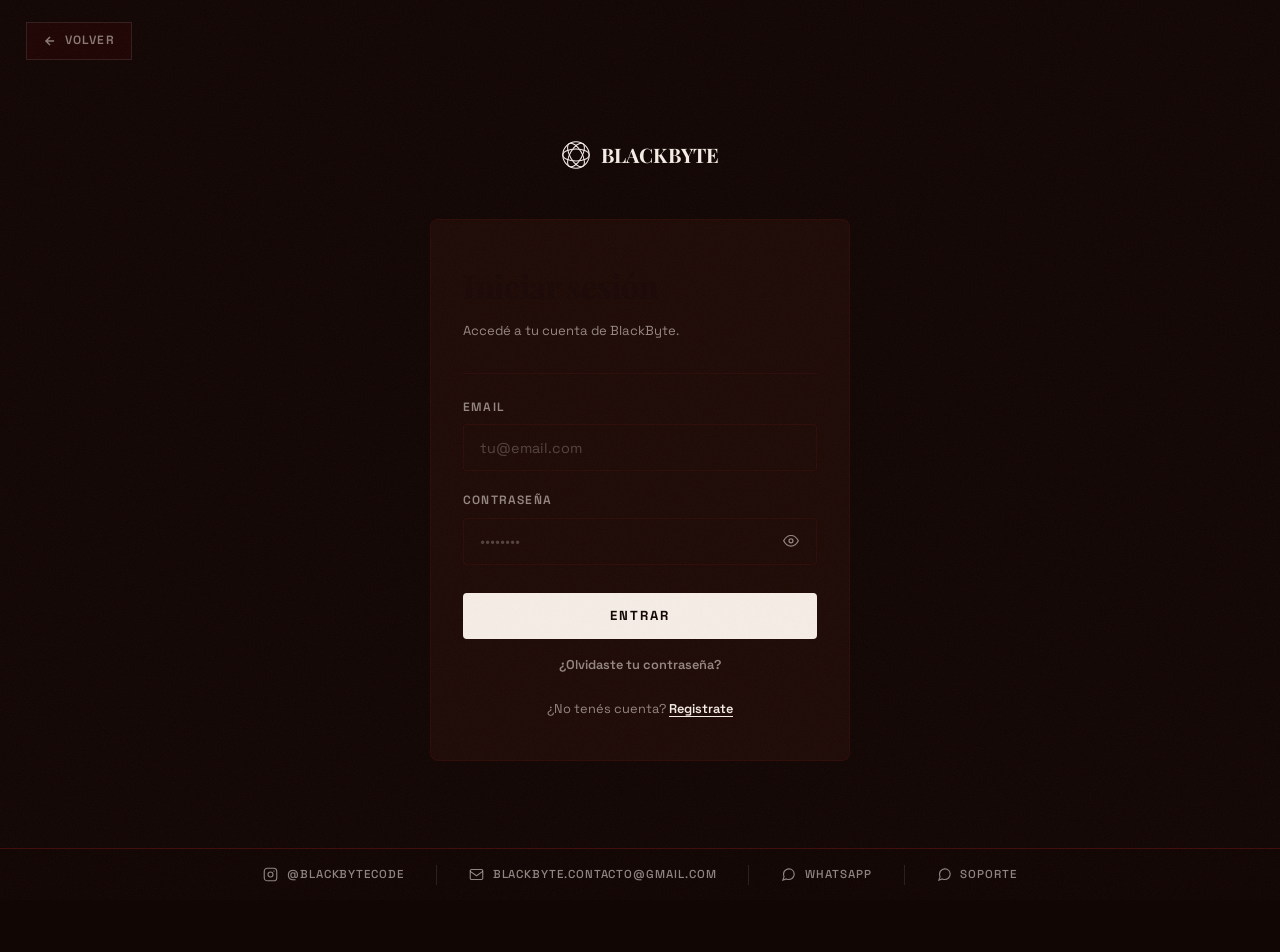
==== commit ca9431be: "Add Can Te Pido & Luciana Fitness cases, restore hero orbital spin, fix testimonials, improve respon" ====
--- a/dashboard.html
+++ b/dashboard.html
@@ -1,4 +1,4 @@
-<!DOCTYPE html>
+﻿<!DOCTYPE html>
 <html lang="es">
 <head>
   <meta charset="UTF-8" />
@@ -7,14 +7,14 @@
   <link rel="icon" type="image/svg+xml" href="favicon.svg" />
   <link rel="preconnect" href="https://fonts.googleapis.com" />
   <link rel="preconnect" href="https://fonts.gstatic.com" crossorigin />
-  <link href="https://fonts.googleapis.com/css2?family=Bebas+Neue&family=Space+Grotesk:wght@300;400;500;600;700&display=swap" rel="stylesheet" />
+  <link href="https://fonts.googleapis.com/css2?family=Playfair+Display:ital,wght@0,400;0,500;0,600;0,700;0,900;1,400;1,700&family=Space+Grotesk:wght@300;400;500;600;700&display=swap" rel="stylesheet" />
   <link rel="stylesheet" href="css/style.css" />
   <style>
     .dashboard-page { visibility: hidden; }
     .dashboard-page.ready { visibility: visible; }
 
     #navbar {
-      background: rgba(10,10,10,0.95);
+      background: rgba(40,6,6,0.95);
       backdrop-filter: blur(18px);
       border-bottom: 1px solid var(--border);
     }
@@ -30,7 +30,7 @@
       color: var(--dim); margin-bottom: 0.5rem;
     }
     .dashboard-header h1 {
-      font-family: 'Bebas Neue', sans-serif;
+      font-family: 'Playfair Display', serif;
       font-size: clamp(2.4rem, 5vw, 4.2rem);
       line-height: 1; letter-spacing: 0.02em;
     }
@@ -396,7 +396,7 @@
     .bb-modal-overlay.open .bb-modal { transform: translateY(0); }
 
     .bb-modal h3 {
-      font-family: 'Bebas Neue', sans-serif; font-size: 1.6rem;
+      font-family: 'Playfair Display', serif; font-size: 1.6rem;
       letter-spacing: 0.04em; margin-bottom: 0.4rem;
     }
     .bb-modal p {
--- a/css/style.css
+++ b/css/style.css
@@ -1,10 +1,10 @@
 /* =========================================================
    BLACKBYTE — Shared Styles
-   Design: Black & White Minimalist Modern
-   Fonts: Bebas Neue (headings) + Space Grotesk (body)
+   Design: Editorial Premium — Serif + Paper Texture
+   Fonts: Playfair Display (headings) + Space Grotesk (body)
    ========================================================= */
 
-@import url('https://fonts.googleapis.com/css2?family=Bebas+Neue&family=Space+Grotesk:wght@300;400;500;600;700&display=swap');
+@import url('https://fonts.googleapis.com/css2?family=Playfair+Display:ital,wght@0,400;0,500;0,600;0,700;0,900;1,400;1,700&family=Space+Grotesk:wght@300;400;500;600;700&display=swap');
 
 /* ─── Page Transitions ─────────────────────────────────── */
 body.page-entering {
@@ -23,20 +23,46 @@
 
 /* ─── CSS Variables ────────────────────────────────────── */
 :root {
-  --black:       #050507;
-  --white:       #f0f0f5;
-  --accent:      #0066ff;
-  --accent-bright: #3388ff;
-  --accent-dim:  rgba(0, 102, 255, 0.25);
-  --gray:        #0c0c10;
-  --gray-mid:    #161620;
-  --gray-light:  #22222e;
-  --border:      rgba(240, 240, 245, 0.12);
-  --border-mid:  rgba(240, 240, 245, 0.24);
-  --dim:         rgba(240, 240, 245, 0.65);
-  --nav-height:  72px;
-  --radius:      4px;
-  --transition:  0.32s cubic-bezier(0.4, 0, 0.2, 1);
+  /* Base palette */
+  --paper:        #faf8f4;   /* main bg — paper white */
+  --paper-dark:   #f0ebe0;   /* slightly tinted paper */
+  --ink:          #1a0907;   /* main text */
+  --ink-mid:      #6b3828;   /* secondary text */
+  --ink-dim:      rgba(26, 9, 7, 0.42);
+
+  /* Dark sections (hero, marquee, contact) */
+  --dark:         #120604;
+  --dark-card:    #1e0a06;
+  --dark-text:    #f5ede6;
+  --dark-dim:     rgba(245, 237, 230, 0.55);
+
+  /* Accent — crimson + gold */
+  --crimson:      #9b1c1c;
+  --crimson-deep: #6b1010;
+  --gold:         #a07828;   /* muted, less yellow */
+  --gold-bright:  #c99a40;
+  --gold-dim:     rgba(160, 120, 40, 0.15);
+
+  /* Borders */
+  --border:       rgba(155, 28, 28, 0.13);
+  --border-mid:   rgba(155, 28, 28, 0.28);
+
+  /* Legacy aliases — used throughout existing CSS */
+  --black:        #120604;
+  --white:        #f5ede6;
+  --accent:       #9b1c1c;
+  --accent-bright: #c02828;
+  --accent-dim:   rgba(155, 28, 28, 0.12);
+  --bordeaux:     #6b1010;
+  --gray:         #1e0a06;
+  --gray-mid:     #2c1008;
+  --gray-light:   #3e160c;
+  --border-dark:  rgba(160, 120, 40, 0.18);
+  --dim:          rgba(245, 237, 230, 0.55);
+
+  --nav-height:   72px;
+  --radius:       4px;
+  --transition:   0.32s cubic-bezier(0.4, 0, 0.2, 1);
 }
 
 /* ─── Reset ────────────────────────────────────────────── */
@@ -52,8 +78,8 @@
 }
 
 body {
-  background-color: var(--black);
-  color: var(--white);
+  background-color: var(--dark);
+  color: var(--ink);
   font-family: 'Space Grotesk', sans-serif;
   font-weight: 400;
   line-height: 1.6;
@@ -99,6 +125,8 @@
 .reveal-group .reveal:nth-child(2) { transition-delay: 0.1s; }
 .reveal-group .reveal:nth-child(3) { transition-delay: 0.2s; }
 .reveal-group .reveal:nth-child(4) { transition-delay: 0.3s; }
+.reveal-group .reveal:nth-child(5) { transition-delay: 0.4s; }
+.reveal-group .reveal:nth-child(6) { transition-delay: 0.5s; }
 
 /* ─── NAV ──────────────────────────────────────────────── */
 #navbar {
@@ -116,12 +144,16 @@
 }
 
 #navbar.scrolled {
-  background: rgba(8, 6, 4, 0.94);
+  background: rgba(250, 248, 244, 0.58);
   backdrop-filter: blur(18px) saturate(160%);
   -webkit-backdrop-filter: blur(18px) saturate(160%);
-  border-bottom-color: rgba(0, 102, 255, 0.4);
-  box-shadow: 0 1px 0 rgba(0,102,255,0.15);
-}
+  border-bottom-color: rgba(155, 28, 28, 0.18);
+  box-shadow: 0 1px 0 rgba(155, 28, 28, 0.06);
+}
+#navbar.scrolled .nav-logo,
+#navbar.scrolled .nav-links a,
+#navbar.scrolled .nav-logout { color: var(--ink); }
+#navbar.scrolled .nav-links a:hover { color: var(--crimson); }
 
 .nav-container {
   width: 100%;
@@ -136,17 +168,20 @@
   display: flex;
   align-items: center;
   gap: 10px;
-  font-family: 'Bebas Neue', sans-serif;
-  font-size: 1.55rem;
-  letter-spacing: 0.06em;
-  color: var(--white);
+  font-family: 'Playfair Display', serif;
+  font-size: 1.3rem;
+  font-weight: 700;
+  letter-spacing: 0.02em;
+  color: var(--dark-text);
   flex-shrink: 0;
-}
+  transition: color var(--transition);
+}
+#navbar.scrolled .nav-logo { color: var(--ink); }
 
 .nav-logo svg {
   width: 32px;
   height: 32px;
-  color: var(--white);
+  color: var(--gold);
   flex-shrink: 0;
 }
 
@@ -165,15 +200,20 @@
   font-weight: 500;
   letter-spacing: 0.1em;
   text-transform: uppercase;
-  color: var(--dim);
+  color: rgba(245, 237, 230, 0.65);
   transition: color var(--transition);
   white-space: nowrap;
 }
 
-.nav-links a:hover { color: var(--white); }
-.nav-links a.nav-active { color: var(--white); }
-.nav-links a.nav-cta { color: var(--white); }
-.nav-links a.nav-cta:hover { color: var(--white); }
+.nav-links a:hover { color: var(--dark-text); }
+.nav-links a.nav-active { color: var(--dark-text); }
+.nav-links a.nav-cta { color: var(--dark-text); }
+.nav-links a.nav-cta:hover { color: var(--dark-text); }
+
+/* When scrolled (over light bg) */
+#navbar.scrolled .nav-links a { color: var(--ink-mid); }
+#navbar.scrolled .nav-links a:hover { color: var(--crimson); }
+#navbar.scrolled .nav-links a.nav-active { color: var(--ink); }
 
 /* Nav right section (auth area) */
 .nav-right {
@@ -216,15 +256,15 @@
   font-weight: 600;
   letter-spacing: 0.1em;
   text-transform: uppercase;
-  color: var(--white);
-  background: var(--accent);
+  color: var(--dark-text);
+  background: var(--crimson);
   border-radius: var(--radius);
   transition: background var(--transition), color var(--transition), opacity var(--transition);
   white-space: nowrap;
 }
 
 .nav-cta:hover {
-  background: var(--dim);
+  background: var(--crimson-deep);
 }
 
 /* Hamburger */
@@ -275,22 +315,26 @@
   justify-content: space-between;
   gap: 1rem;
   flex-wrap: wrap;
+  background: var(--dark);
 }
 
 .footer-logo {
   display: flex;
   align-items: center;
   gap: 8px;
-  font-family: 'Bebas Neue', sans-serif;
-  font-size: 1.1rem;
-  letter-spacing: 0.06em;
-  color: var(--white);
-}
+  font-family: 'Playfair Display', serif;
+  font-size: 1rem;
+  font-weight: 700;
+  letter-spacing: 0.02em;
+  color: var(--dark-text);
+}
+.footer-logo svg { color: var(--gold); }
+.footer-copy { color: var(--dark-dim); }
 
 .footer-logo svg {
   width: 22px;
   height: 22px;
-  color: var(--white);
+  color: var(--gold);
 }
 
 .footer-copy {
@@ -321,26 +365,38 @@
 .btn:active { transform: translateY(0); }
 
 .btn-primary {
-  background: var(--accent);
-  color: var(--white);
-  border: 1px solid var(--accent);
+  background: var(--crimson);
+  color: var(--dark-text);
+  border: 1px solid var(--crimson);
 }
 
 .btn-primary:hover {
-  background: transparent;
-  color: var(--white);
-  border-color: var(--accent);
+  background: var(--crimson-deep);
+  border-color: var(--crimson-deep);
+  color: var(--dark-text);
 }
 
 .btn-outline {
   background: transparent;
-  color: var(--white);
+  color: var(--ink);
   border: 1px solid var(--border-mid);
 }
 
 .btn-outline:hover {
-  border-color: var(--accent);
-  background: var(--accent-dim);
+  border-color: var(--crimson);
+  color: var(--crimson);
+  background: rgba(155, 28, 28, 0.05);
+}
+
+/* Buttons inside dark sections */
+.dark-section .btn-outline {
+  color: var(--dark-text);
+  border-color: rgba(245, 237, 230, 0.3);
+}
+.dark-section .btn-outline:hover {
+  border-color: var(--gold);
+  color: var(--gold);
+  background: rgba(160, 120, 40, 0.08);
 }
 
 .btn-sm {
@@ -357,7 +413,7 @@
   font-weight: 700;
   letter-spacing: 0.22em;
   text-transform: uppercase;
-  color: var(--accent-bright);
+  color: var(--crimson);
   margin-bottom: 1.2rem;
 }
 
@@ -366,29 +422,38 @@
   display: inline-block;
   width: 18px;
   height: 2px;
-  background: var(--accent-bright);
+  background: var(--crimson);
   flex-shrink: 0;
 }
 
 .section-title {
-  font-family: 'Bebas Neue', sans-serif;
-  font-size: clamp(3rem, 7vw, 6rem);
-  line-height: 0.95;
-  letter-spacing: 0.02em;
-  color: var(--white);
+  font-family: 'Playfair Display', serif;
+  font-size: clamp(2.6rem, 6vw, 5.2rem);
+  font-weight: 700;
+  line-height: 1.1;
+  letter-spacing: -0.01em;
+  color: var(--ink);
   margin-bottom: 1.5rem;
 }
+
+/* Dark section override */
+.dark-section .section-title,
+#hero .section-title { color: var(--dark-text); }
+.dark-section .section-label,
+#hero .section-label { color: var(--gold); }
+.dark-section .section-label::before,
+#hero .section-label::before { background: var(--gold); }
 
 .divider {
   width: 40px;
   height: 2px;
-  background: var(--accent);
+  background: var(--crimson);
   margin: 1.5rem 0;
 }
 
 /* Section spacing */
 section {
-  padding: 7rem 5%;
+  padding: 8rem 5%;
   position: relative;
 }
 
@@ -441,7 +506,7 @@
 }
 
 .form-group input::placeholder {
-  color: rgba(240, 240, 240, 0.25);
+  color: rgba(245, 237, 232, 0.25);
 }
 
 .form-error {
@@ -472,17 +537,17 @@
   font-weight: 600;
   letter-spacing: 0.1em;
   text-transform: uppercase;
-  color: rgba(240,240,240,0.5);
-  border: 1px solid rgba(255,255,255,0.1);
-  background: rgba(10,10,10,0.6);
+  color: rgba(245,237,232,0.5);
+  border: 1px solid rgba(245,237,232,0.1);
+  background: rgba(40,6,6,0.6);
   backdrop-filter: blur(8px);
   text-decoration: none;
   transition: color 0.2s, border-color 0.2s, background 0.2s;
 }
 .btn-back:hover {
   color: var(--white);
-  border-color: rgba(255,255,255,0.35);
-  background: rgba(10,10,10,0.9);
+  border-color: rgba(245,237,232,0.35);
+  background: rgba(40,6,6,0.9);
 }
 .btn-back svg {
   width: 14px;
@@ -506,9 +571,10 @@
   display: flex;
   align-items: center;
   gap: 10px;
-  font-family: 'Bebas Neue', sans-serif;
-  font-size: 1.45rem;
-  letter-spacing: 0.06em;
+  font-family: 'Playfair Display', serif;
+  font-weight: 700;
+  font-size: 1.25rem;
+  letter-spacing: 0.01em;
   color: var(--white);
   margin-bottom: 3rem;
 }
@@ -528,9 +594,10 @@
 }
 
 .auth-card h1 {
-  font-family: 'Bebas Neue', sans-serif;
-  font-size: 2.2rem;
-  letter-spacing: 0.04em;
+  font-family: 'Playfair Display', serif;
+  font-weight: 700;
+  font-size: 2rem;
+  letter-spacing: -0.01em;
   margin-bottom: 0.5rem;
 }
 
@@ -602,10 +669,11 @@
 }
 
 .dashboard-header h1 {
-  font-family: 'Bebas Neue', sans-serif;
+  font-family: 'Playfair Display', serif;
+  font-weight: 700;
   font-size: clamp(2.5rem, 5vw, 4rem);
-  line-height: 1;
-  letter-spacing: 0.02em;
+  line-height: 1.05;
+  letter-spacing: -0.02em;
 }
 
 .dashboard-content {
@@ -643,9 +711,10 @@
 }
 
 .dash-card h3 {
-  font-family: 'Bebas Neue', sans-serif;
-  font-size: 1.5rem;
-  letter-spacing: 0.04em;
+  font-family: 'Playfair Display', serif;
+  font-weight: 700;
+  font-size: 1.4rem;
+  letter-spacing: -0.01em;
   margin-bottom: 1rem;
 }
 
@@ -734,7 +803,7 @@
     top: var(--nav-height);
     left: 0;
     right: 0;
-    background: rgba(10, 10, 10, 0.97);
+    background: rgba(250, 248, 244, 0.98);
     backdrop-filter: blur(20px);
     -webkit-backdrop-filter: blur(20px);
     border-bottom: 1px solid var(--border);
@@ -858,10 +927,10 @@
   left: 0;
   right: 0;
   height: 52px;
-  background: rgba(8, 6, 4, 0.97);
+  background: rgba(18, 6, 4, 0.97);
   backdrop-filter: blur(12px);
   -webkit-backdrop-filter: blur(12px);
-  border-top: 1px solid rgba(0,102,255,0.4);
+  border-top: 1px solid rgba(155, 28, 28, 0.35);
   display: flex;
   align-items: center;
   justify-content: center;
@@ -873,7 +942,7 @@
   display: flex;
   align-items: center;
   gap: 0.55rem;
-  color: var(--dim);
+  color: var(--dark-dim);
   text-decoration: none;
   font-size: 0.72rem;
   font-weight: 500;
@@ -882,7 +951,7 @@
   transition: color 0.2s;
 }
 
-.contact-bar-item:hover { color: var(--white); }
+.contact-bar-item:hover { color: var(--dark-text); }
 
 .contact-bar-item svg {
   width: 15px;
@@ -906,25 +975,81 @@
   .contact-bar-divider { display: none; }
 }
 
-
-/* ─── Animated grid background ─────────────────────────── */
-body::before {
+/* ─── Dark Section ──────────────────────────────────────── */
+.dark-section {
+  background: var(--dark);
+  color: var(--dark-text);
+}
+.dark-section .section-label { color: var(--gold); }
+.dark-section .section-label::before { background: var(--gold); }
+.dark-section .section-title { color: var(--dark-text); }
+.dark-section .divider { background: var(--gold); }
+.dark-section .text-dim { color: var(--dark-dim); }
+
+/* ─── Paper Sections ────────────────────────────────────── */
+.paper-section {
+  background-color: var(--paper);
+  background-image:
+    radial-gradient(circle at 20% 30%, rgba(155, 28, 28, 0.04) 0%, transparent 50%),
+    radial-gradient(circle at 80% 70%, rgba(160, 120, 40, 0.05) 0%, transparent 50%),
+    radial-gradient(rgba(26, 9, 7, 0.055) 1px, transparent 1px);
+  background-size: 100% 100%, 100% 100%, 28px 28px;
+  color: var(--ink);
+  position: relative;
+  overflow: hidden;
+}
+
+/* Slow ambient shimmer across paper sections */
+.paper-section::before {
   content: '';
-  position: fixed;
+  position: absolute;
   inset: 0;
-  background-image:
-    linear-gradient(rgba(255,255,255,0.022) 1px, transparent 1px),
-    linear-gradient(90deg, rgba(255,255,255,0.022) 1px, transparent 1px);
-  background-size: 80px 80px;
+  background: linear-gradient(
+    115deg,
+    transparent 30%,
+    rgba(160, 120, 40, 0.04) 45%,
+    rgba(155, 28, 28, 0.03) 55%,
+    transparent 70%
+  );
+  background-size: 200% 200%;
+  animation: paper-shimmer 8s ease-in-out infinite alternate;
   pointer-events: none;
   z-index: 0;
-  animation: grid-drift 20s ease-in-out infinite alternate;
-}
-
-@keyframes grid-drift {
-  0%   { background-position: 0 0; }
-  100% { background-position: 20px 20px; }
-}
+}
+
+@keyframes paper-shimmer {
+  0%   { background-position: 0% 0%; }
+  100% { background-position: 100% 100%; }
+}
+
+.paper-section .section-label { color: var(--crimson); }
+.paper-section .section-label::before { background: var(--crimson); }
+.paper-section .section-title { color: var(--ink); }
+.paper-section .divider { background: var(--crimson); }
+
+/* Keep content above pseudo-elements */
+.paper-section > * {
+  position: relative;
+  z-index: 1;
+}
+
+/* ─── Editorial Typography Helpers ─────────────────────── */
+.editorial-tag {
+  font-family: 'Space Grotesk', sans-serif;
+  font-size: 0.68rem;
+  font-weight: 600;
+  letter-spacing: 0.22em;
+  text-transform: uppercase;
+  color: var(--gold);
+}
+
+.serif-italic {
+  font-family: 'Playfair Display', serif;
+  font-style: italic;
+  font-weight: 400;
+}
+
+
 
 /* ─── Hero Glow ─────────────────────────────────────────── */
 #hero-glow {
@@ -941,10 +1066,10 @@
 /* ─── Marquee ────────────────────────────────────────────── */
 .marquee-section {
   overflow: hidden;
-  border-top: 1px solid rgba(0,102,255,0.35);
-  border-bottom: 1px solid rgba(0,102,255,0.35);
+  border-top: 1px solid rgba(201,168,76,0.2);
+  border-bottom: 1px solid rgba(201,168,76,0.2);
   padding: 1.1rem 0;
-  background: var(--gray);
+  background: var(--bordeaux);
 }
 
 .marquee-track {
@@ -966,42 +1091,44 @@
   align-items: center;
   gap: 1.2rem;
   padding: 0 2.5rem;
-  font-family: 'Bebas Neue', sans-serif;
-  font-size: 0.95rem;
-  letter-spacing: 0.18em;
-  color: rgba(240,240,245,0.45);
+  font-family: 'Space Grotesk', sans-serif;
+  font-size: 0.72rem;
+  font-weight: 600;
+  letter-spacing: 0.22em;
+  text-transform: uppercase;
+  color: rgba(245,237,232,0.65);
   white-space: nowrap;
   transition: color 0.2s;
 }
 
-.marquee-item:hover { color: var(--white); }
+.marquee-item:hover { color: var(--accent); }
 
 .marquee-item::after {
   content: '·';
-  color: var(--accent);
-  opacity: 0.8;
-}
-
-/* ─── Service card glow on hover ────────────────────────── */
+  color: var(--gold);
+  opacity: 1;
+}
+
+/* ─── Service card reveal ────────────────────────────────── */
 .service-card {
-  transition: background var(--transition), box-shadow var(--transition), transform 0.45s cubic-bezier(.23,1,.32,1);
   opacity: 0;
-  transform: translateY(30px);
-  transition: opacity 0.6s ease, transform 0.6s cubic-bezier(.23,1,.32,1), background var(--transition), box-shadow var(--transition);
+  transform: translateY(28px);
+  transition: opacity 0.65s ease, transform 0.65s cubic-bezier(.23,1,.32,1),
+              background var(--transition), box-shadow var(--transition), border-color var(--transition);
 }
 .service-card.visible {
   opacity: 1;
   transform: translateY(0);
 }
 .service-card:hover {
-  box-shadow: 0 0 40px rgba(255,255,255,0.04), inset 0 0 0 1px rgba(255,255,255,0.08);
+  box-shadow: 0 8px 40px rgba(155, 28, 28, 0.12), 0 2px 8px rgba(155, 28, 28, 0.06);
 }
 
 /* ─── Section divider line animated ────────────────────── */
 .section-line {
   display: block;
   height: 1px;
-  background: linear-gradient(90deg, transparent, rgba(255,255,255,0.15), transparent);
+  background: linear-gradient(90deg, transparent, var(--crimson), var(--gold), var(--crimson), transparent);
   margin: 0;
   width: 0%;
   transition: width 1.2s cubic-bezier(.23,1,.32,1);
@@ -1029,3 +1156,75 @@
   transition: opacity 0.6s var(--transition), transform 0.6s var(--transition);
 }
 .reveal-scale.visible { opacity: 1; transform: scale(1); }
+
+
+/* ─── Shimmer effect on cards/buttons ───────────────────── */
+.shimmer {
+  position: relative;
+  overflow: hidden;
+}
+.shimmer::after {
+  content: '';
+  position: absolute;
+  top: 0; left: -100%;
+  width: 60%;
+  height: 100%;
+  background: linear-gradient(105deg, transparent 40%, rgba(255,255,255,0.18) 50%, transparent 60%);
+  transition: left 0.5s ease;
+  pointer-events: none;
+}
+.shimmer:hover::after { left: 150%; }
+
+/* ─── Floating accent decoration ────────────────────────── */
+.float-el {
+  animation: float-updown 4s ease-in-out infinite;
+}
+.float-el:nth-child(2) { animation-delay: 1.3s; }
+.float-el:nth-child(3) { animation-delay: 2.6s; }
+@keyframes float-updown {
+  0%, 100% { transform: translateY(0); }
+  50%       { transform: translateY(-12px); }
+}
+
+/* ─── Text gradient highlight ───────────────────────────── */
+.text-highlight {
+  background: linear-gradient(135deg, var(--crimson) 0%, var(--gold) 100%);
+  -webkit-background-clip: text;
+  -webkit-text-fill-color: transparent;
+  background-clip: text;
+}
+
+/* ─── Hover underline draw ───────────────────────────────── */
+.underline-draw {
+  position: relative;
+}
+.underline-draw::after {
+  content: '';
+  position: absolute;
+  bottom: -2px;
+  left: 0;
+  width: 0;
+  height: 1.5px;
+  background: var(--crimson);
+  transition: width 0.3s cubic-bezier(.23,1,.32,1);
+}
+.underline-draw:hover::after { width: 100%; }
+
+/* ─── Stats number pulse on enter ───────────────────────── */
+@keyframes stat-pop {
+  0%   { transform: scale(0.85); opacity: 0; }
+  65%  { transform: scale(1.04); }
+  100% { transform: scale(1); opacity: 1; }
+}
+.stat-v2-number.animated {
+  animation: stat-pop 0.55s cubic-bezier(.23,1,.32,1) forwards;
+}
+
+/* ─── Hero mouse-track gradient ─────────────────────────── */
+#hero-glow {
+  position: absolute;
+  inset: 0;
+  pointer-events: none;
+  z-index: 0;
+  transition: background 0.3s ease;
+}
